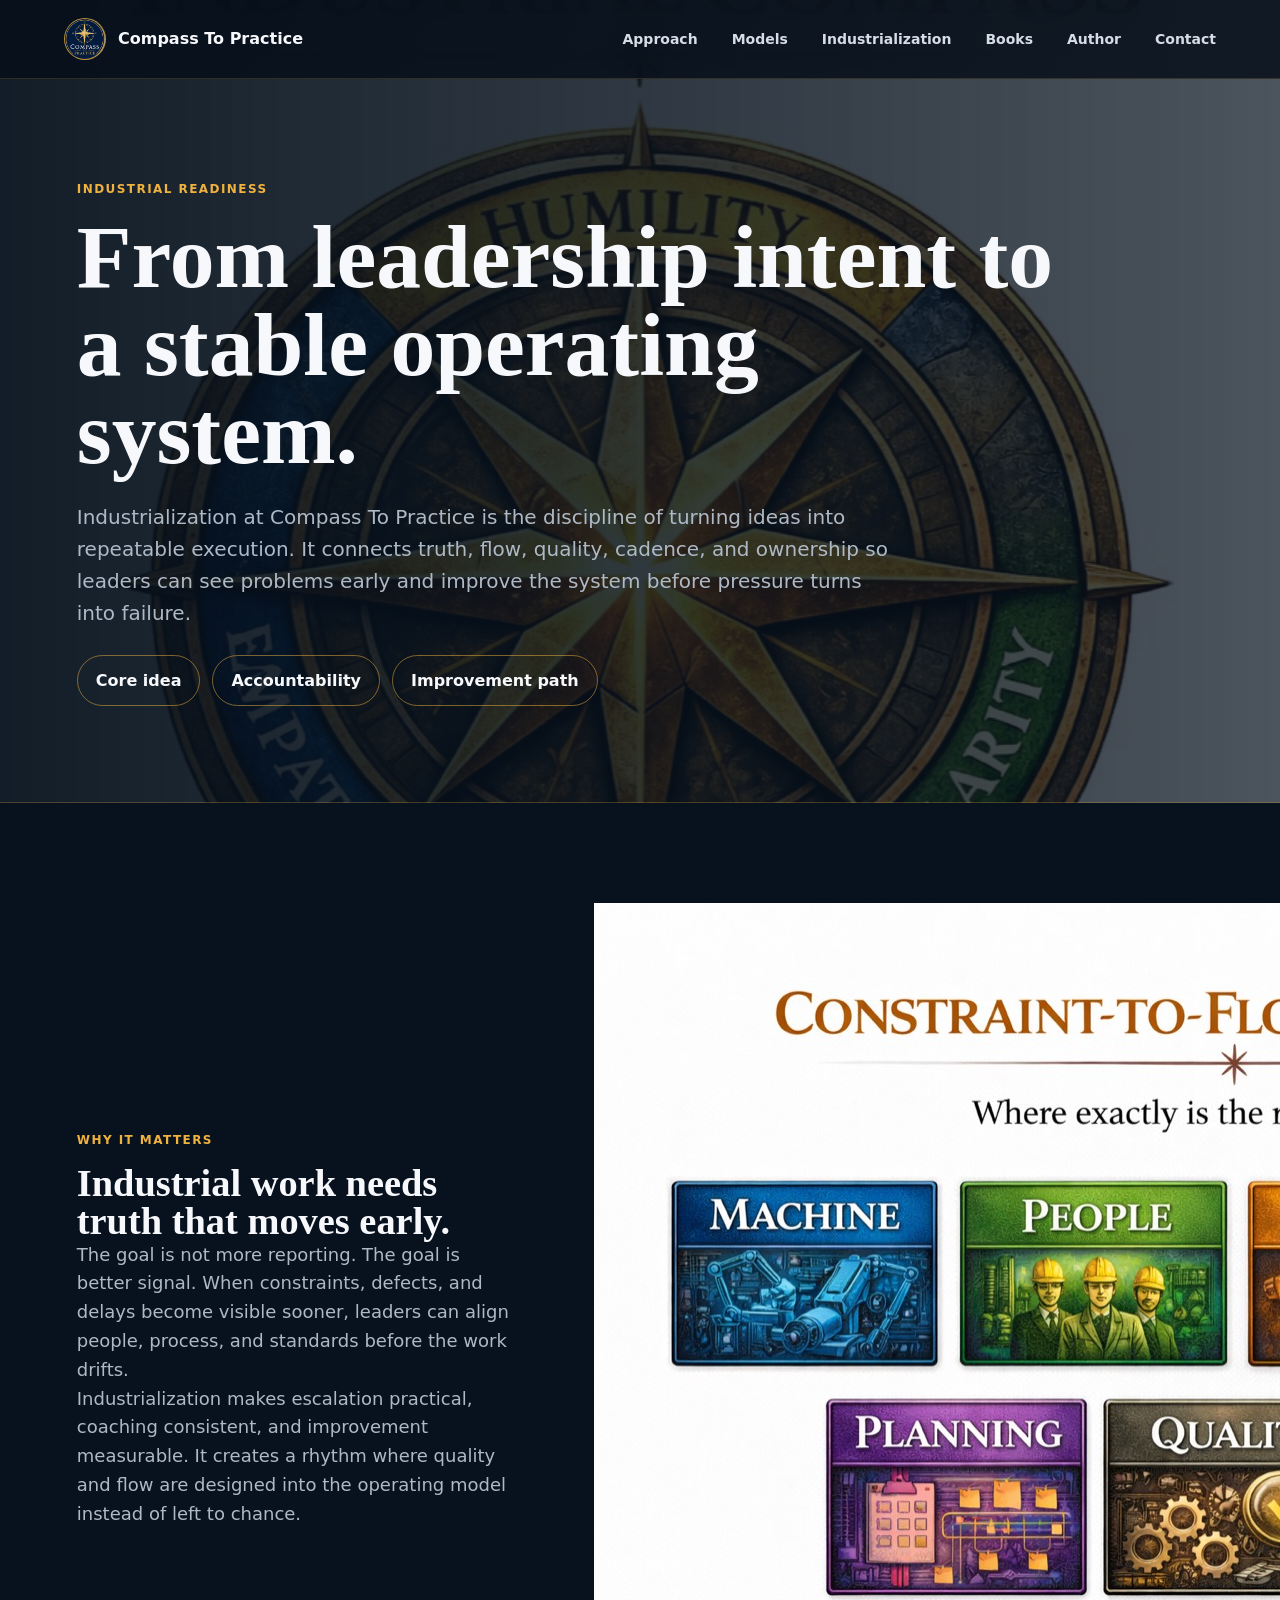
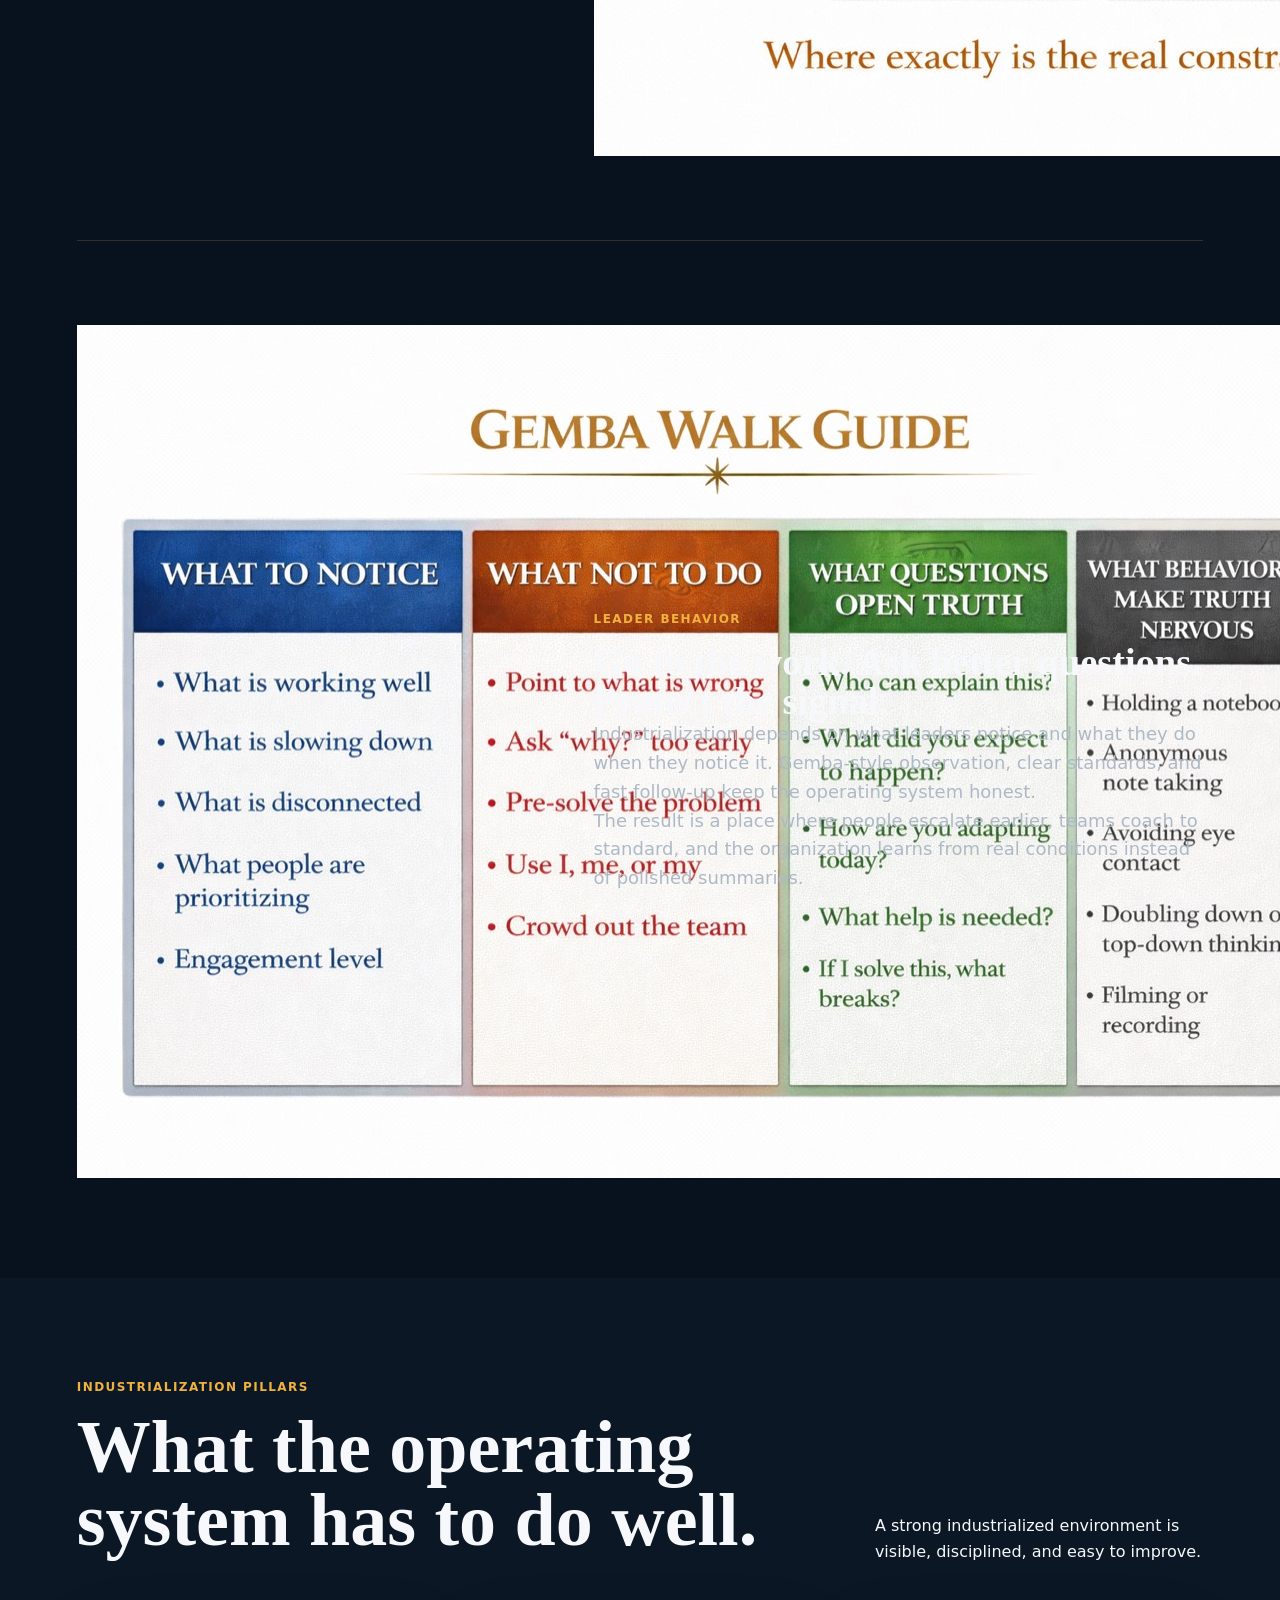
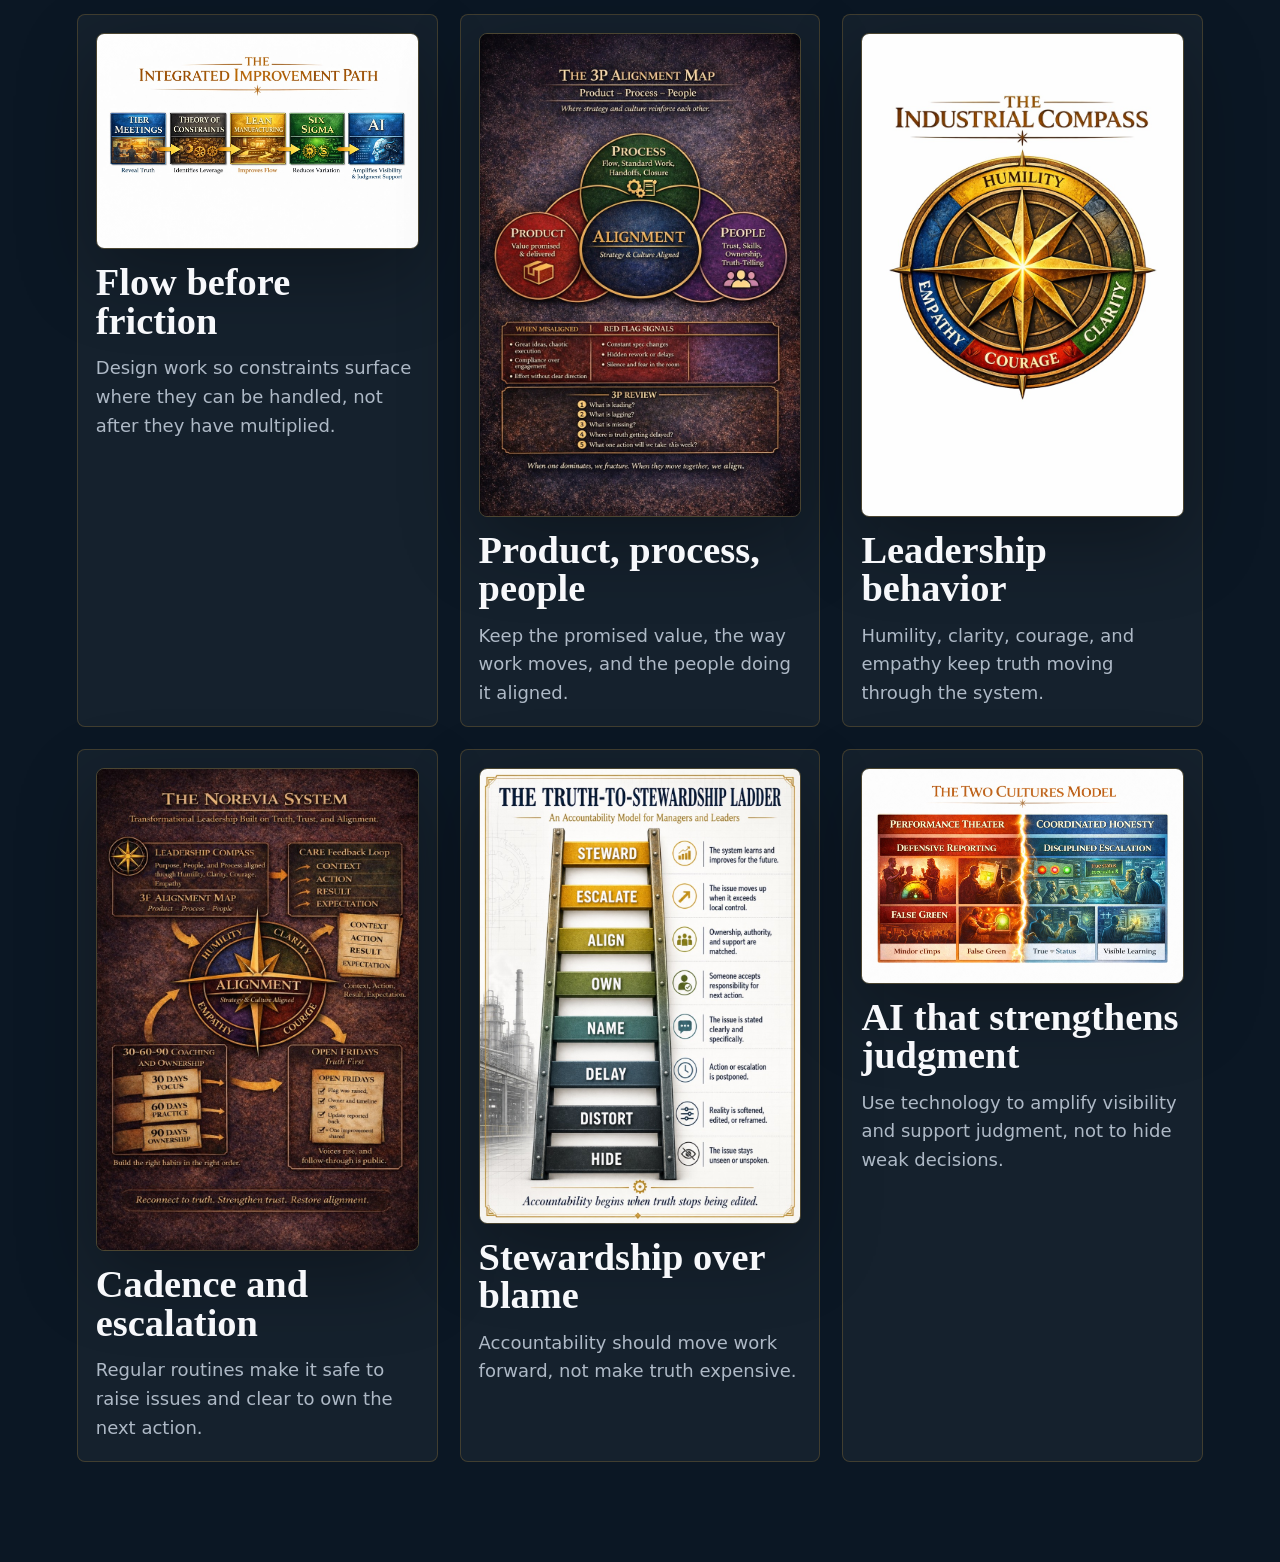
==== industrialization.html @ e6a55f2b "Add industrialization page This file contains the HTML structure and content for the 'Industrializat" ====
<!doctype html>
<html lang="en">
  <head>
    <meta charset="utf-8" />
    <meta name="viewport" content="width=device-width, initial-scale=1" />
    <title>Compass To Practice | Industrialization</title>
    <meta
      name="description"
      content="Compass To Practice industrialization guidance for turning leadership intent into visible flow, disciplined quality, and repeatable operating practice."
    />
    <link rel="stylesheet" href="styles.css" />
    <link rel="stylesheet" href="models.css" />
    <style>
      .industrial-hero {
        padding: clamp(120px, 16vw, 180px) clamp(20px, 6vw, 84px) clamp(56px, 8vw, 96px);
        background:
          linear-gradient(90deg, rgba(6, 17, 29, 0.95), rgba(6, 17, 29, 0.72)),
          url("assets/model-industrial-compass.jpg") center 32% / cover;
        border-bottom: 1px solid var(--line);
      }
      .industrial-hero h1 { max-width: 980px; margin-bottom: 24px; font-size: clamp(48px, 7vw, 96px); }
      .industrial-hero p:not(.eyebrow) { max-width: 820px; color: var(--muted); font-size: 20px; }
      .industrial-section { padding: clamp(56px, 8vw, 100px) clamp(20px, 6vw, 84px); background: #08121f; }
      .industrial-section.alt { background: #0b1724; }
      .industrial-grid { display: grid; grid-template-columns: repeat(3, minmax(0, 1fr)); gap: 22px; }
      .industrial-card { display: flex; flex-direction: column; gap: 14px; padding: 18px; background: rgba(255, 255, 255, 0.045); border: 1px solid rgba(240, 178, 63, 0.2); border-radius: 8px; }
      .industrial-card img { display: block; width: 100%; border: 1px solid var(--line); border-radius: 8px; box-shadow: var(--shadow); }
      .industrial-card h2, .industrial-feature h2 { margin: 0; font-family: Georgia, "Times New Roman", serif; font-size: clamp(28px, 3vw, 44px); line-height: 1; }
      .industrial-card p, .industrial-feature p:not(.eyebrow) { margin: 0; color: var(--muted); font-size: 18px; }
      .industrial-feature { display: grid; grid-template-columns: minmax(280px, 440px) minmax(0, 1fr); gap: clamp(28px, 6vw, 78px); align-items: center; }
      .industrial-feature + .industrial-feature { margin-top: clamp(42px, 7vw, 84px); padding-top: clamp(42px, 7vw, 84px); border-top: 1px solid rgba(240, 178, 63, 0.18); }
      .industrial-links { display: flex; flex-wrap: wrap; gap: 12px; margin-top: 26px; }
      .industrial-links a { display: inline-flex; align-items: center; justify-content: center; padding: 12px 18px; border: 1px solid rgba(240, 178, 63, 0.5); border-radius: 999px; color: var(--text); text-decoration: none; font-weight: 700; }
      @media (max-width: 980px) { .industrial-grid, .industrial-feature { grid-template-columns: 1fr; } }
    </style>
  </head>
  <body>
    <header class="site-header" aria-label="Primary navigation">
      <a class="brand" href="index.html" aria-label="Compass To Practice home">
        <img class="brand-mark" src="assets/compass-badge-logo.jpg" alt="" width="1130" height="1130" aria-hidden="true" />
        <span>Compass To Practice</span>
      </a>
      <nav class="nav-links" aria-label="Site sections">
        <a href="index.html#approach">Approach</a>
        <a href="models.html">Models</a>
        <a href="industrialization.html" aria-current="page">Industrialization</a>
        <a href="index.html#books">Books</a>
        <a href="index.html#author">Author</a>
        <a href="index.html#contact">Contact</a>
      </nav>
    </header>

    <main>
      <section class="industrial-hero">
        <p class="eyebrow">Industrial readiness</p>
        <h1>From leadership intent to a stable operating system.</h1>
        <p>
          Industrialization at Compass To Practice is the discipline of turning ideas into repeatable execution. It connects truth, flow, quality, cadence, and ownership so leaders can see problems early and improve the system before pressure turns into failure.
        </p>
        <div class="industrial-links" aria-label="Industrialization related models">
          <a href="models.html#transformational-business">Core idea</a>
          <a href="models.html#truth-to-stewardship">Accountability</a>
          <a href="models.html#integrated-improvement">Improvement path</a>
        </div>
      </section>

      <section class="industrial-section">
        <div class="industrial-feature">
          <article>
            <p class="eyebrow">Why it matters</p>
            <h2>Industrial work needs truth that moves early.</h2>
            <p>
              The goal is not more reporting. The goal is better signal. When constraints, defects, and delays become visible sooner, leaders can align people, process, and standards before the work drifts.
            </p>
            <p>
              Industrialization makes escalation practical, coaching consistent, and improvement measurable. It creates a rhythm where quality and flow are designed into the operating model instead of left to chance.
            </p>
          </article>
          <img src="assets/model-constraint-flow-diagnostic.jpg" alt="Constraint to Flow Diagnostic model" />
        </div>

        <div class="industrial-feature">
          <img src="assets/model-gemba-walk-guide.jpg" alt="Gemba Walk Guide model" />
          <article>
            <p class="eyebrow">Leader behavior</p>
            <h2>Go to the work. Ask better questions. Protect the signal.</h2>
            <p>
              Industrialization depends on what leaders notice and what they do when they notice it. Gemba-style observation, clear standards, and fast follow-up keep the operating system honest.
            </p>
            <p>
              The result is a place where people escalate earlier, teams coach to standard, and the organization learns from real conditions instead of polished summaries.
            </p>
          </article>
        </div>
      </section>

      <section class="industrial-section alt">
        <div class="section-heading">
          <div>
            <p class="eyebrow">Industrialization pillars</p>
            <h2>What the operating system has to do well.</h2>
          </div>
          <p>
            A strong industrialized environment is visible, disciplined, and easy to improve.
          </p>
        </div>
        <div class="industrial-grid" aria-label="Industrialization pillars">
          <article class="industrial-card">
            <img src="assets/model-integrated-improvement-path.jpg" alt="Integrated Improvement Path" />
            <h2>Flow before friction</h2>
            <p>Design work so constraints surface where they can be handled, not after they have multiplied.</p>
          </article>
          <article class="industrial-card">
            <img src="assets/model-3p-alignment-map.jpg" alt="3P Alignment Map" />
            <h2>Product, process, people</h2>
            <p>Keep the promised value, the way work moves, and the people doing it aligned.</p>
          </article>
          <article class="industrial-card">
            <img src="assets/model-industrial-compass.jpg" alt="Industrial Compass" />
            <h2>Leadership behavior</h2>
            <p>Humility, clarity, courage, and empathy keep truth moving through the system.</p>
          </article>
          <article class="industrial-card">
            <img src="assets/model-norevia-system.jpg" alt="The Norevia System" />
            <h2>Cadence and escalation</h2>
            <p>Regular routines make it safe to raise issues and clear to own the next action.</p>
          </article>
          <article class="industrial-card">
            <img src="assets/model-truth-to-stewardship-leader.jpg" alt="Truth to Stewardship Ladder" />
            <h2>Stewardship over blame</h2>
            <p>Accountability should move work forward, not make truth expensive.</p>
          </article>
          <article class="industrial-card">
            <img src="assets/model-two-cultures.jpg" alt="Two Cultures Model" />
            <h2>AI that strengthens judgment</h2>
            <p>Use technology to amplify visibility and support judgment, not to hide weak decisions.</p>
          </article>
        </div>
      </section>
    </main>
  </body>
</html>
---- styles.css ----
:root {
  --ink: #f7f8fb;
  --muted: #aeb9c6;
  --paper: #06111d;
  --cream: #101f2d;
  --steel: #1c3448;
  --navy: #071522;
  --gold: #f0b23f;
  --gold-dark: #c98722;
  --line: rgba(240, 178, 63, 0.25);
  --shadow: 0 24px 80px rgba(0, 0, 0, 0.32);
}

* {
  box-sizing: border-box;
}

html {
  scroll-behavior: smooth;
  scroll-padding-top: 88px;
}

body {
  margin: 0;
  color: var(--ink);
  background: var(--paper);
  font-family: Inter, ui-sans-serif, system-ui, -apple-system, BlinkMacSystemFont, "Segoe UI", sans-serif;
  line-height: 1.6;
}

a {
  color: inherit;
  text-decoration: none;
}

.site-header {
  position: fixed;
  z-index: 20;
  top: 0;
  left: 0;
  right: 0;
  display: flex;
  align-items: center;
  justify-content: space-between;
  gap: 24px;
  padding: 18px clamp(20px, 5vw, 64px);
  background: rgba(5, 14, 25, 0.82);
  border-bottom: 1px solid rgba(240, 178, 63, 0.18);
  backdrop-filter: blur(18px);
}

.brand,
.nav-links {
  display: flex;
  align-items: center;
}

.brand {
  gap: 12px;
  font-weight: 800;
  letter-spacing: 0;
}

.brand-mark {
  display: block;
  width: 42px;
  height: 42px;
  object-fit: cover;
  object-position: center;
  background: #071522;
  border: 1px solid rgba(240, 178, 63, 0.78);
  border-radius: 50%;
}

.nav-links {
  gap: clamp(16px, 3vw, 34px);
  color: #d7dde6;
  font-size: 14px;
  font-weight: 700;
}

.nav-links a:hover {
  color: var(--gold);
}

.hero {
  padding-top: 74px;
  background: #02060c;
}

.hero picture {
  display: block;
  padding: 0;
}

.hero-image {
  width: 100%;
  height: auto;
  display: block;
}

.hero-panel {
  padding: clamp(28px, 5vw, 54px) clamp(20px, 6vw, 84px);
  background: linear-gradient(90deg, #06111d, #10273a);
  border-top: 1px solid var(--line);
  border-bottom: 1px solid var(--line);
}

.hero-content {
  width: min(980px, 100%);
}

.eyebrow {
  margin: 0 0 14px;
  color: var(--gold);
  font-size: 12px;
  font-weight: 800;
  letter-spacing: 0.12em;
  text-transform: uppercase;
}

h1,
h2,
h3,
p {
  margin-top: 0;
}

h1,
h2 {
  font-family: Georgia, "Times New Roman", serif;
  line-height: 0.98;
}

h1 {
  max-width: 11ch;
  margin-bottom: 24px;
  font-size: clamp(58px, 10vw, 132px);
  letter-spacing: 0;
}

.sr-only {
  position: absolute;
  width: 1px;
  height: 1px;
  padding: 0;
  margin: -1px;
  overflow: hidden;
  clip: rect(0, 0, 0, 0);
  white-space: nowrap;
  border: 0;
}

h2 {
  font-size: clamp(36px, 6vw, 74px);
  letter-spacing: 0;
}

h3 {
  margin-bottom: 10px;
  font-size: 20px;
  line-height: 1.25;
}

.hero-copy {
  max-width: 620px;
  margin-bottom: 32px;
  color: #eef3f7;
  font-size: clamp(18px, 2vw, 23px);
}

.hero-actions,
.contact-band {
  display: flex;
  align-items: center;
  gap: 14px;
  flex-wrap: wrap;
}

.button {
  display: inline-flex;
  min-height: 48px;
  align-items: center;
  justify-content: center;
  padding: 13px 20px;
  border-radius: 999px;
  font-size: 15px;
  font-weight: 800;
  transition: transform 160ms ease, background 160ms ease, color 160ms ease;
}

.button:hover {
  transform: translateY(-2px);
}

.button.primary {
  color: #06111d;
  background: var(--gold);
}

.header-contact {
  flex: 0 0 auto;
  white-space: nowrap;
  min-height: 42px;
  padding: 10px 16px;
  font-size: 14px;
}

.button.secondary {
  color: var(--ink);
  background: rgba(255, 255, 255, 0.1);
  border: 1px solid rgba(255, 255, 255, 0.22);
}

.intro {
  display: grid;
  grid-template-columns: repeat(4, 1fr);
  gap: 1px;
  background: rgba(240, 178, 63, 0.2);
  border-top: 1px solid var(--line);
  border-bottom: 1px solid var(--line);
}

.intro > div {
  min-height: 150px;
  padding: clamp(26px, 5vw, 52px);
  background: #0b1a29;
}

.metric {
  display: block;
  margin-bottom: 34px;
  color: var(--gold);
  font-size: 13px;
  font-weight: 800;
}

.intro h2 {
  margin-bottom: 0;
  font-family: Inter, ui-sans-serif, system-ui, sans-serif;
  font-size: clamp(22px, 2vw, 30px);
  line-height: 1.1;
}

.compass-strip > div {
  display: flex;
  min-height: 132px;
  flex-direction: column;
  justify-content: center;
}

.intro p,
.section-copy p,
.author-copy p,
.feature-copy p,
.contact-band p,
.site-footer {
  color: var(--muted);
}

.section {
  padding: clamp(72px, 11vw, 140px) clamp(20px, 6vw, 84px);
}

.split {
  display: grid;
  grid-template-columns: minmax(0, 0.95fr) minmax(320px, 0.75fr);
  gap: clamp(42px, 8vw, 100px);
  align-items: start;
}

.section-copy {
  position: sticky;
  top: 120px;
}

.section-copy h2,
.section-heading h2,
.contact-band h2 {
  margin-bottom: 24px;
}

.section-copy p,
.contact-band p {
  max-width: 650px;
  font-size: 18px;
}

.process-list {
  display: grid;
  gap: 18px;
}

.process-list article,
.program-card {
  padding: 30px;
  background: linear-gradient(145deg, #0c1e2e, #071522);
  border: 1px solid var(--line);
  border-radius: 8px;
  box-shadow: 0 12px 36px rgba(0, 0, 0, 0.18);
}

.process-list .alignment-card {
  background: linear-gradient(145deg, rgba(240, 178, 63, 0.18), rgba(16, 31, 45, 0.98));
  border-color: rgba(240, 178, 63, 0.42);
}

.process-list span {
  display: inline-flex;
  margin-bottom: 24px;
  color: var(--gold);
  font-size: 13px;
  font-weight: 800;
  text-transform: uppercase;
}

.author {
  display: grid;
  grid-template-columns: minmax(110px, 150px) minmax(0, 820px);
  gap: clamp(24px, 5vw, 64px);
  align-items: center;
  background: #08121f;
  border-top: 1px solid var(--line);
}

.author-photo {
  width: 112px;
  aspect-ratio: 1;
  margin: 0;
  justify-self: center;
  overflow: hidden;
  background: #071522;
  border: 2px solid rgba(240, 178, 63, 0.65);
  border-radius: 50%;
  box-shadow: var(--shadow);
}

.author-photo img {
  display: block;
  width: 100%;
  height: 100%;
  object-fit: cover;
}

.author-copy h2 {
  margin-bottom: 24px;
}

.author-copy p {
  max-width: 760px;
  font-size: 18px;
}

.disclaimer {
  padding: 0 clamp(20px, 6vw, 84px) clamp(72px, 10vw, 120px);
  background: #08121f;
}

.disclaimer-inner {
  max-width: 980px;
  padding: clamp(26px, 4vw, 42px);
  background: rgba(255, 255, 255, 0.045);
  border: 1px solid var(--line);
  border-radius: 8px;
}

.disclaimer h2 {
  margin-bottom: 20px;
  font-size: clamp(30px, 4vw, 52px);
}

.disclaimer p:not(.eyebrow) {
  max-width: 850px;
  color: var(--muted);
  font-size: 17px;
}

.books {
  background: #071522;
}

.books .section-heading > p {
  max-width: 420px;
  color: var(--muted);
  font-size: 17px;
}

.book-grid {
  display: grid;
  grid-template-columns: repeat(2, minmax(0, 1fr));
  gap: 16px;
}

.book-card {
  display: flex;
  min-height: 320px;
  flex-direction: column;
  justify-content: space-between;
  padding: clamp(24px, 4vw, 34px);
  background: linear-gradient(145deg, #0c1e2e, #071522);
  border: 1px solid rgba(240, 178, 63, 0.22);
  border-radius: 8px;
  box-shadow: 0 12px 36px rgba(0, 0, 0, 0.18);
}

.book-card.featured-book {
  background: linear-gradient(145deg, rgba(240, 178, 63, 0.2), #0c1e2e);
  border-color: rgba(240, 178, 63, 0.5);
}

.book-status {
  margin-bottom: 28px;
  color: var(--gold);
  font-size: 12px;
  font-weight: 900;
  letter-spacing: 0.08em;
  text-transform: uppercase;
}

.book-card h3 {
  max-width: 18ch;
  margin-bottom: 28px;
  font-family: Georgia, "Times New Roman", serif;
  font-size: clamp(28px, 4vw, 46px);
  line-height: 1.02;
}

.book-card p:not(.book-status) {
  margin-bottom: 0;
  color: var(--muted);
  font-size: 17px;
}

.programs {
  background: #0b1724;
}

.section-heading {
  display: grid;
  grid-template-columns: minmax(0, 0.7fr) minmax(240px, 0.3fr);
  gap: 32px;
  align-items: end;
  margin-bottom: 34px;
}

.section-heading h2 {
  max-width: 860px;
}

.feature {
  display: grid;
  grid-template-columns: minmax(260px, 430px) minmax(0, 1fr);
  gap: clamp(28px, 6vw, 72px);
  align-items: center;
}

.feature img {
  width: 100%;
  border: 1px solid var(--line);
  border-radius: 8px;
  box-shadow: var(--shadow);
}

.feature-copy h3 {
  max-width: 12ch;
  margin-bottom: 22px;
  font-family: Georgia, "Times New Roman", serif;
  font-size: clamp(36px, 5vw, 68px);
  line-height: 1;
}

.episode-list {
  display: grid;
  grid-template-columns: repeat(3, minmax(0, 1fr));
  gap: 14px;
  margin-top: clamp(34px, 6vw, 70px);
}

.episode-card {
  display: grid;
  min-height: 128px;
  align-content: space-between;
  padding: 22px;
  background: linear-gradient(145deg, #0c1e2e, #071522);
  border: 1px solid rgba(240, 178, 63, 0.2);
  border-radius: 8px;
}

.episode-card span {
  color: var(--gold);
  font-size: 13px;
  font-weight: 900;
}

.episode-card h3 {
  margin: 26px 0 0;
  font-size: 19px;
}

.episode-actions {
  display: flex;
  flex-wrap: wrap;
  gap: 8px;
  margin-top: 22px;
}

.episode-actions a {
  display: inline-flex;
  min-height: 36px;
  align-items: center;
  justify-content: center;
  padding: 8px 12px;
  color: #06111d;
  background: var(--gold);
  border: 1px solid var(--gold);
  border-radius: 999px;
  font-size: 13px;
  font-weight: 900;
}

.episode-actions a.secondary-link {
  color: var(--ink);
  background: transparent;
  border-color: rgba(240, 178, 63, 0.44);
}

.episode-actions a:hover {
  transform: translateY(-1px);
}

.episode-card.start-here {
  background: linear-gradient(145deg, rgba(240, 178, 63, 0.2), #0c1e2e);
  border-color: rgba(240, 178, 63, 0.48);
}

.contact-band {
  justify-content: space-between;
  color: var(--ink);
  background: #030912;
}

.contact-band > div:first-child {
  flex: 1 1 420px;
}

.contact-band .eyebrow,
.contact-band p {
  color: #f0c17f;
}

.contact-band h2 {
  color: var(--ink);
}

.contact-band .button.primary {
  color: #06111d;
  background: var(--gold);
}

.social-links,
.footer-links {
  display: flex;
  flex-wrap: wrap;
  align-items: center;
  gap: 10px;
}

.social-links a,
.footer-links a {
  display: inline-flex;
  min-height: 42px;
  align-items: center;
  justify-content: center;
  padding: 10px 14px;
  color: var(--ink);
  border: 1px solid rgba(240, 178, 63, 0.32);
  border-radius: 999px;
  font-size: 14px;
  font-weight: 800;
}

.social-links a:hover,
.footer-links a:hover {
  color: #06111d;
  background: var(--gold);
}

.site-footer {
  display: flex;
  align-items: center;
  justify-content: space-between;
  gap: 24px;
  padding: 28px clamp(20px, 6vw, 84px);
  background: #02060c;
  font-size: 14px;
}

.site-footer p {
  margin: 0;
}

.site-footer .music-note {
  margin-top: 6px;
  color: #8f9cac;
  font-size: 13px;
}

.site-footer .presented-note {
  margin-top: 6px;
  color: #6f7b89;
  font-size: 12px;
}

.site-footer .music-note a {
  color: var(--gold);
  font-weight: 800;
  text-decoration: none;
}

.site-footer .music-note a:hover {
  text-decoration: underline;
}

@media (max-width: 860px) {
  .site-header {
    position: fixed;
  }

  .nav-links {
    display: none;
  }

  .hero {
    padding-top: 70px;
  }

  h1 {
    font-size: clamp(54px, 18vw, 84px);
  }

  .intro,
  .split,
  .author,
  .section-heading,
  .feature,
  .book-grid,
  .episode-list {
    grid-template-columns: 1fr;
  }

  .author-photo {
    width: 92px;
    justify-self: start;
  }

  .section-copy {
    position: static;
  }

  .intro > div,
  .program-card {
    min-height: auto;
  }

  .contact-band {
    align-items: flex-start;
  }

  .site-footer {
    flex-direction: column;
  }
}

@media (max-width: 520px) {
  .brand {
    font-size: 14px;
  }

  .brand-mark {
    width: 38px;
    height: 38px;
  }

  .hero {
    padding-top: 100px;
  }


  .hero-actions,
  .hero-actions .button,
  .contact-band .button,
  .social-links,
  .social-links a,
  .episode-actions,
  .episode-actions a {
    width: 100%;
  }

  .button {
    padding-inline: 16px;
  }

  .header-contact {
    padding: 10px 14px;
    font-size: 13px;
  }
}
---- models.css ----
.models-hero {
  padding: clamp(120px, 16vw, 180px) clamp(20px, 6vw, 84px) clamp(56px, 8vw, 96px);
  background:
    linear-gradient(90deg, rgba(6, 17, 29, 0.95), rgba(6, 17, 29, 0.72)),
    url("assets/model-transformational-business.jpg") center 35% / cover;
  border-bottom: 1px solid var(--line);
}

.models-hero h1 {
  max-width: 980px;
  margin-bottom: 24px;
  font-size: clamp(48px, 7vw, 96px);
}

.models-hero p:not(.eyebrow) {
  max-width: 760px;
  color: var(--muted);
  font-size: 20px;
}

.model-feature,
.model-grid {
  padding: clamp(56px, 8vw, 100px) clamp(20px, 6vw, 84px);
}

.model-feature {
  background: #08121f;
}

.model-feature article {
  display: grid;
  grid-template-columns: minmax(260px, 420px) minmax(0, 1fr);
  gap: clamp(28px, 6vw, 78px);
  align-items: center;
}

.model-feature article + article {
  margin-top: clamp(42px, 7vw, 84px);
  padding-top: clamp(42px, 7vw, 84px);
  border-top: 1px solid rgba(240, 178, 63, 0.18);
}

.model-feature img,
.model-card img {
  display: block;
  width: 100%;
  border: 1px solid var(--line);
  border-radius: 8px;
  box-shadow: var(--shadow);
}

.model-feature h2 {
  margin-bottom: 22px;
}

.model-feature p:not(.eyebrow),
.model-card p {
  color: var(--muted);
  font-size: 18px;
}

.model-grid {
  display: grid;
  grid-template-columns: repeat(3, minmax(0, 1fr));
  gap: 22px;
  background: #0b1724;
}

.model-card {
  display: flex;
  min-height: 100%;
  flex-direction: column;
  gap: 16px;
  padding: 18px;
  background: rgba(255, 255, 255, 0.045);
  border: 1px solid rgba(240, 178, 63, 0.2);
  border-radius: 8px;
}

.model-card.wide {
  grid-column: span 2;
}

.model-card h2 {
  margin: 6px 0 0;
  font-family: Georgia, "Times New Roman", serif;
  font-size: clamp(28px, 3vw, 44px);
  line-height: 1;
}

.model-card p {
  margin-bottom: 0;
}

@media (max-width: 980px) {
  .model-grid,
  .model-feature article {
    grid-template-columns: 1fr;
  }

  .model-card.wide {
    grid-column: auto;
  }
}
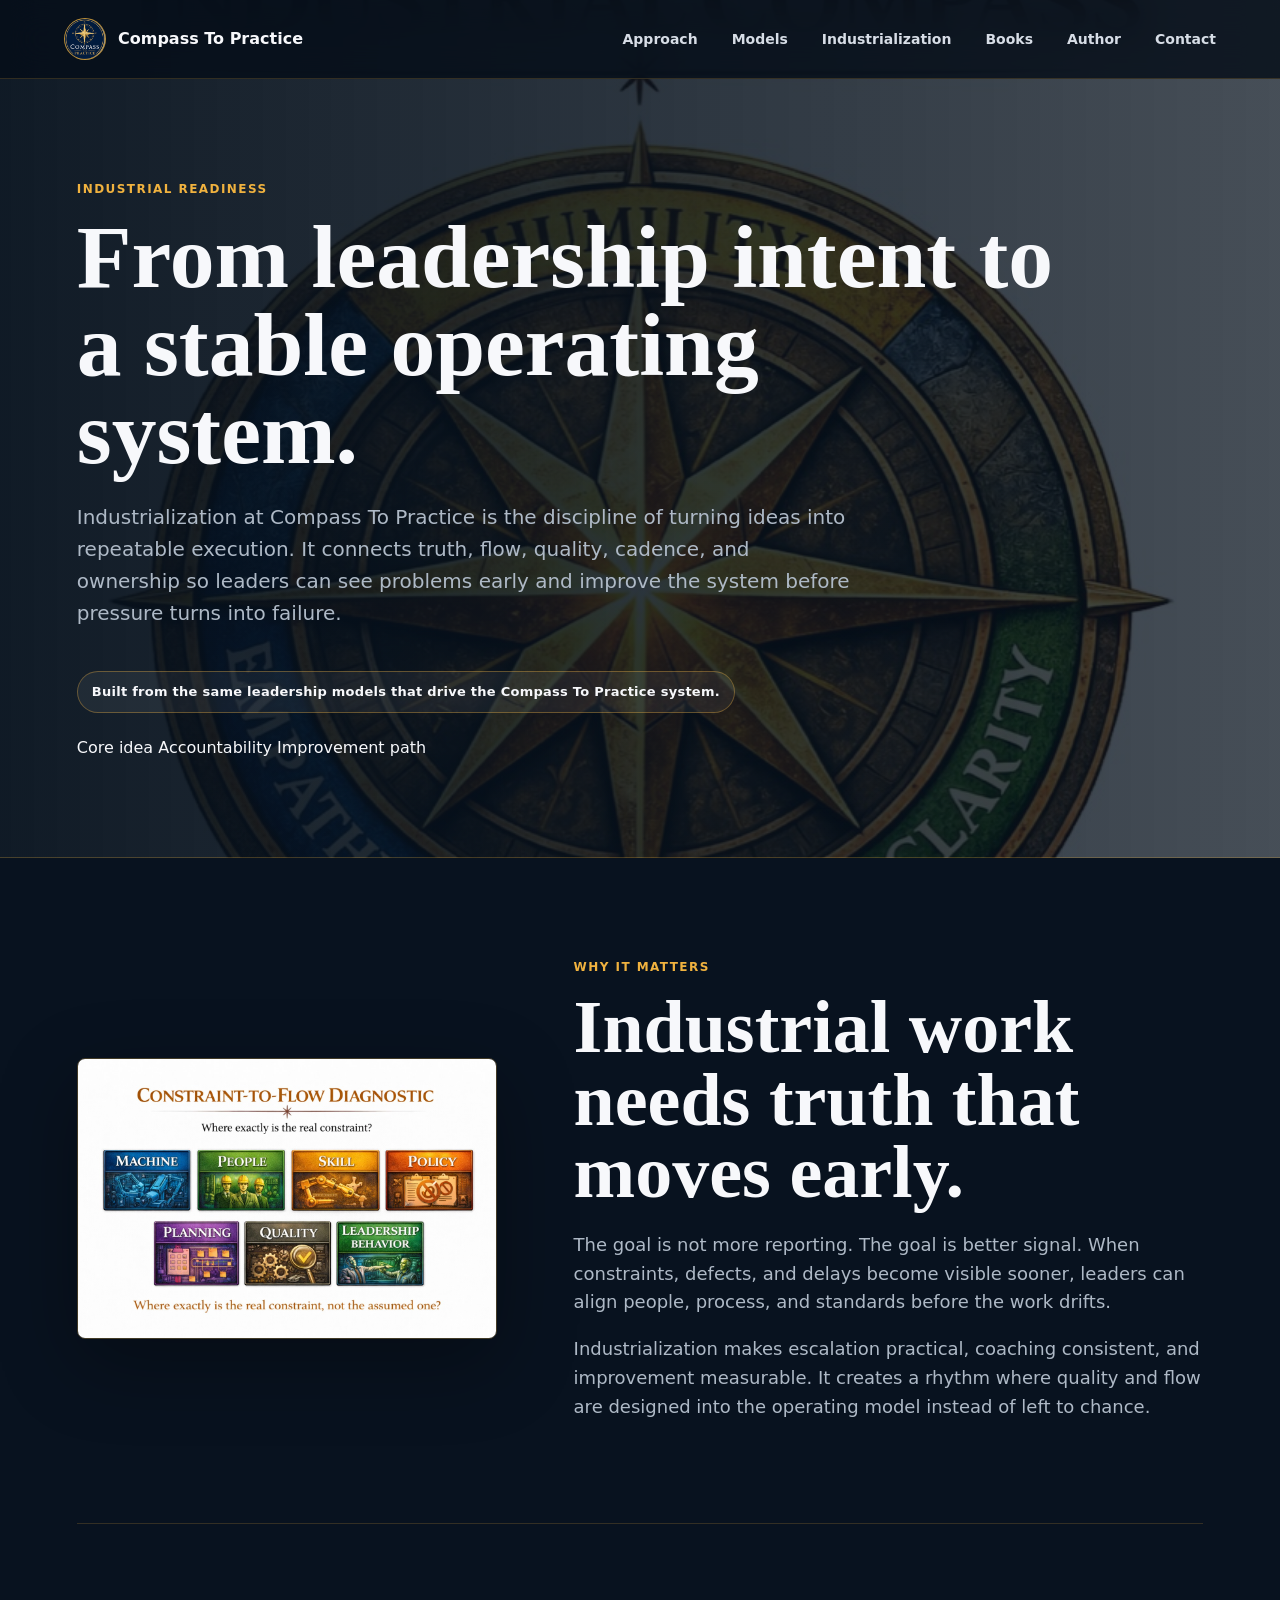
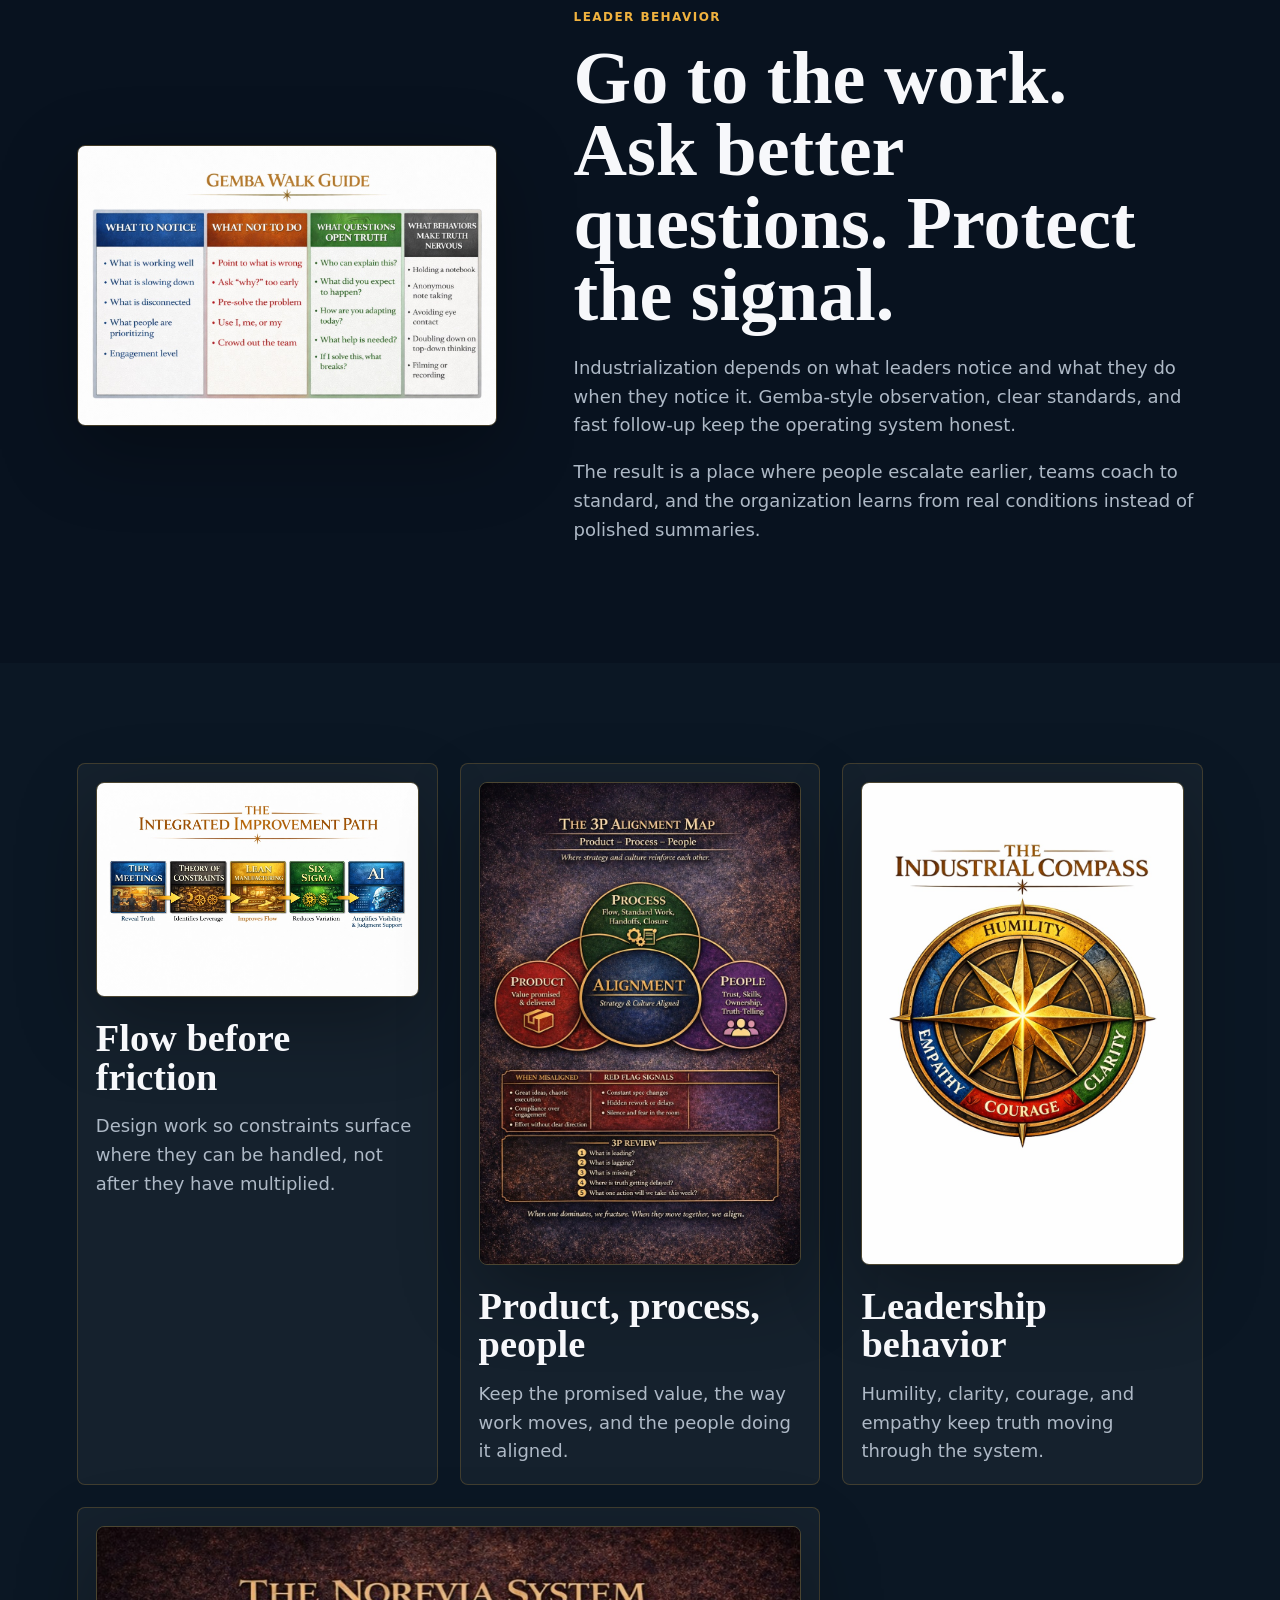
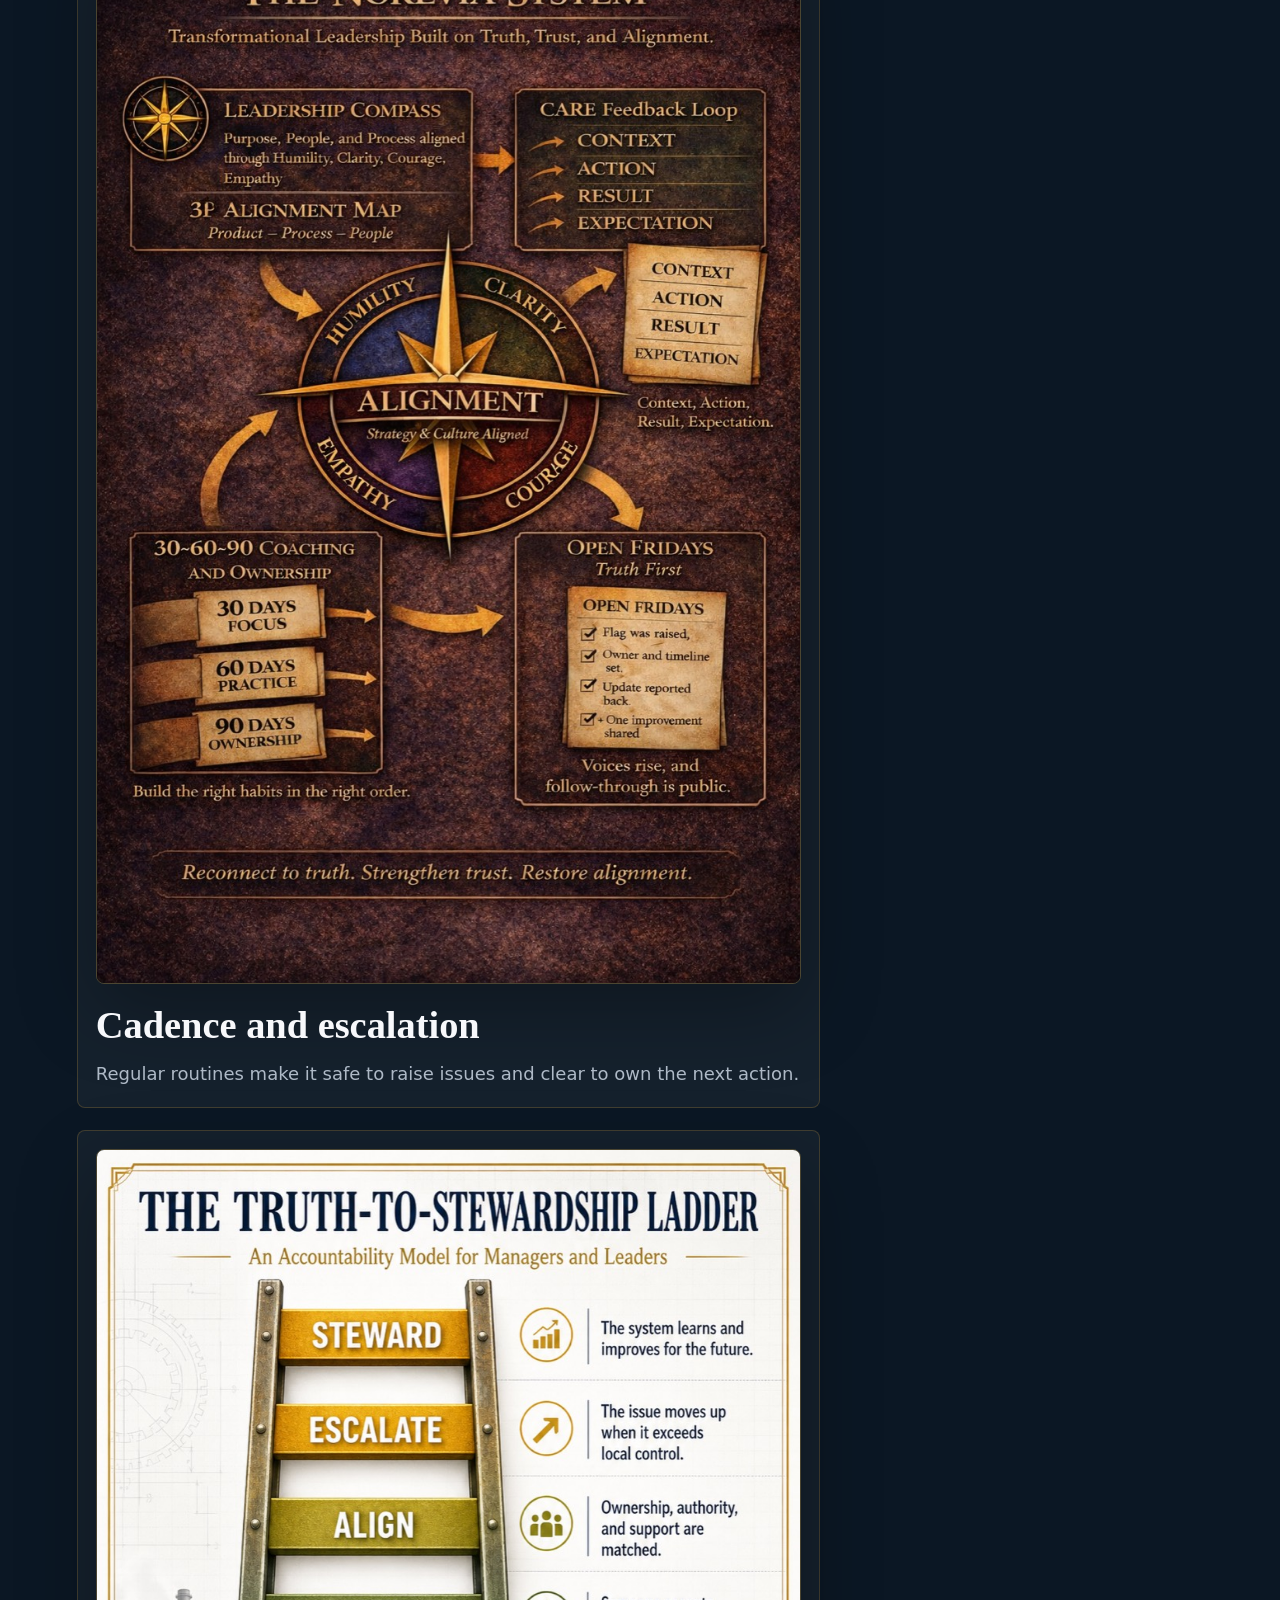
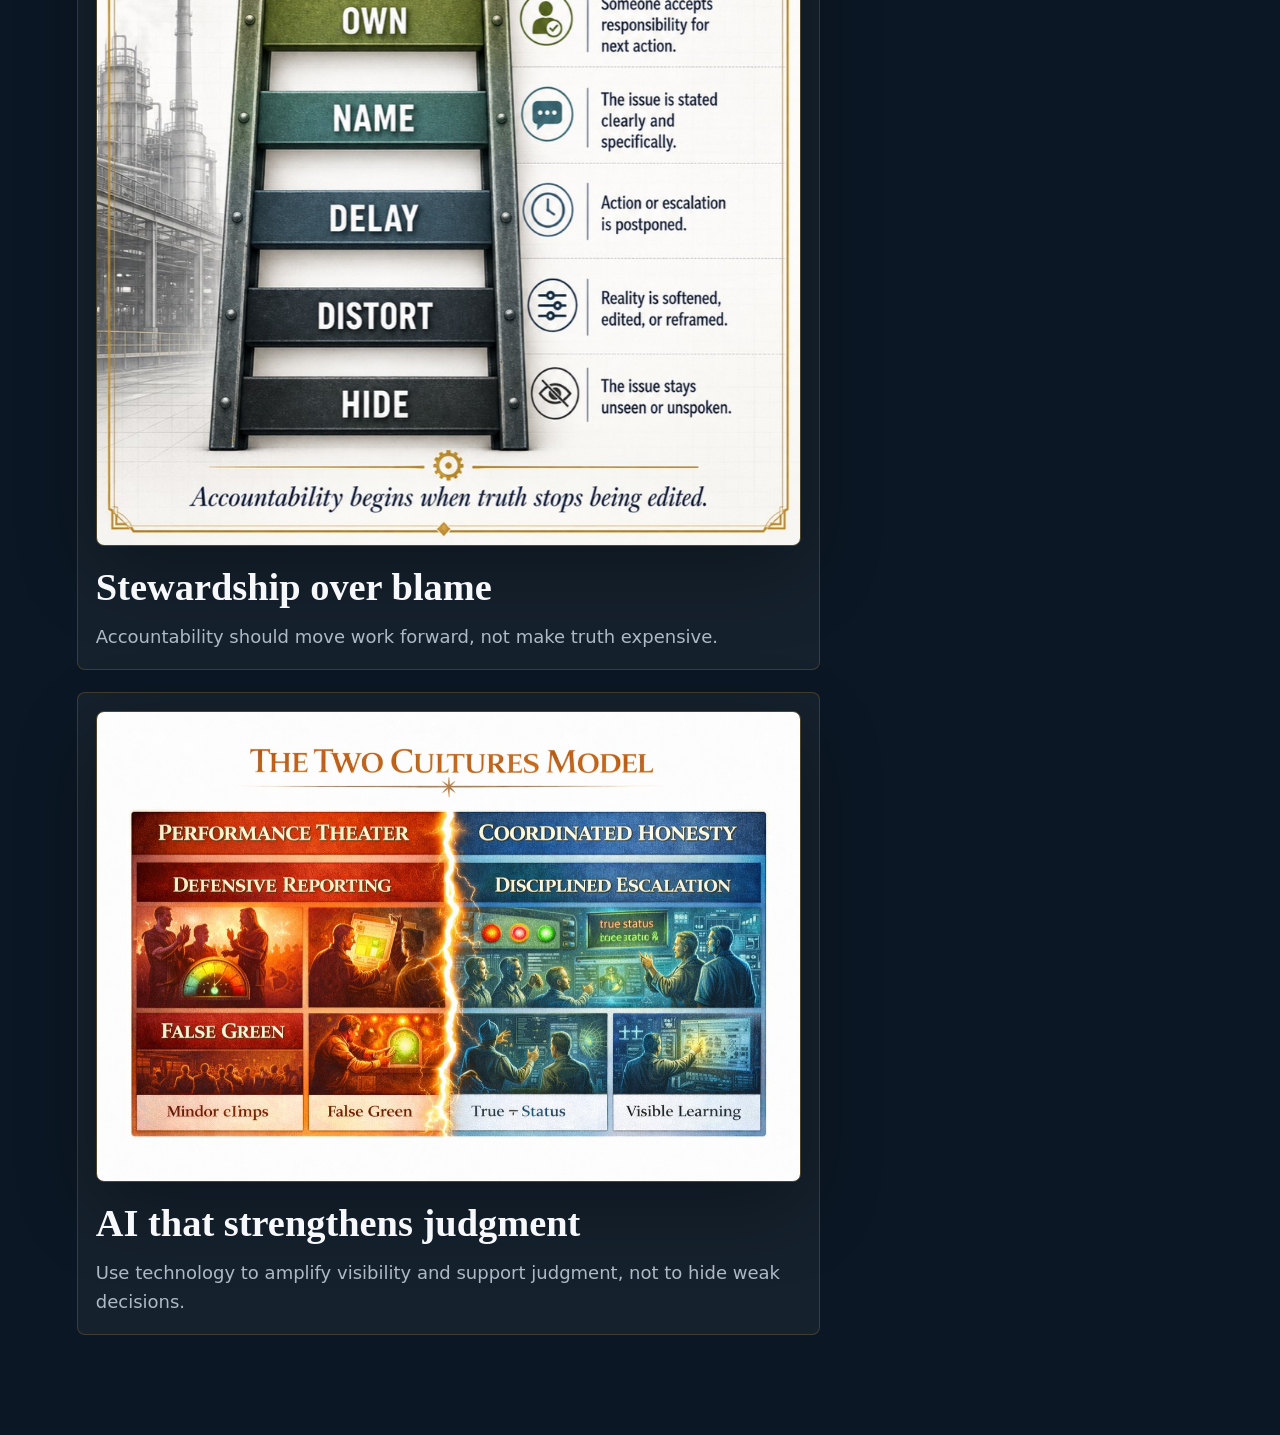
==== commit 4e4aa982: "Fix industrialization page layout" ====
--- a/industrialization.html
+++ b/industrialization.html
@@ -12,32 +12,58 @@
     <link rel="stylesheet" href="models.css" />
     <style>
       .industrial-hero {
-        padding: clamp(120px, 16vw, 180px) clamp(20px, 6vw, 84px) clamp(56px, 8vw, 96px);
         background:
-          linear-gradient(90deg, rgba(6, 17, 29, 0.95), rgba(6, 17, 29, 0.72)),
+          linear-gradient(90deg, rgba(6, 17, 29, 0.96), rgba(6, 17, 29, 0.74)),
           url("assets/model-industrial-compass.jpg") center 32% / cover;
-        border-bottom: 1px solid var(--line);
       }
-      .industrial-hero h1 { max-width: 980px; margin-bottom: 24px; font-size: clamp(48px, 7vw, 96px); }
-      .industrial-hero p:not(.eyebrow) { max-width: 820px; color: var(--muted); font-size: 20px; }
-      .industrial-section { padding: clamp(56px, 8vw, 100px) clamp(20px, 6vw, 84px); background: #08121f; }
-      .industrial-section.alt { background: #0b1724; }
-      .industrial-grid { display: grid; grid-template-columns: repeat(3, minmax(0, 1fr)); gap: 22px; }
-      .industrial-card { display: flex; flex-direction: column; gap: 14px; padding: 18px; background: rgba(255, 255, 255, 0.045); border: 1px solid rgba(240, 178, 63, 0.2); border-radius: 8px; }
-      .industrial-card img { display: block; width: 100%; border: 1px solid var(--line); border-radius: 8px; box-shadow: var(--shadow); }
-      .industrial-card h2, .industrial-feature h2 { margin: 0; font-family: Georgia, "Times New Roman", serif; font-size: clamp(28px, 3vw, 44px); line-height: 1; }
-      .industrial-card p, .industrial-feature p:not(.eyebrow) { margin: 0; color: var(--muted); font-size: 18px; }
-      .industrial-feature { display: grid; grid-template-columns: minmax(280px, 440px) minmax(0, 1fr); gap: clamp(28px, 6vw, 78px); align-items: center; }
-      .industrial-feature + .industrial-feature { margin-top: clamp(42px, 7vw, 84px); padding-top: clamp(42px, 7vw, 84px); border-top: 1px solid rgba(240, 178, 63, 0.18); }
-      .industrial-links { display: flex; flex-wrap: wrap; gap: 12px; margin-top: 26px; }
-      .industrial-links a { display: inline-flex; align-items: center; justify-content: center; padding: 12px 18px; border: 1px solid rgba(240, 178, 63, 0.5); border-radius: 999px; color: var(--text); text-decoration: none; font-weight: 700; }
-      @media (max-width: 980px) { .industrial-grid, .industrial-feature { grid-template-columns: 1fr; } }
+
+      .industrial-hero h1 {
+        max-width: 980px;
+      }
+
+      .industrial-hero p:not(.eyebrow) {
+        max-width: 780px;
+      }
+
+      .industrial-note {
+        display: inline-flex;
+        align-items: center;
+        gap: 10px;
+        margin-top: 22px;
+        padding: 10px 14px;
+        color: var(--ink);
+        border: 1px solid rgba(240, 178, 63, 0.35);
+        border-radius: 999px;
+        background: rgba(255, 255, 255, 0.06);
+        font-size: 13px;
+        font-weight: 800;
+        letter-spacing: 0.02em;
+      }
+
+      .industrial-link-grid {
+        margin-top: 22px;
+      }
+
+      @media (max-width: 860px) {
+        .industrial-hero {
+          background:
+            linear-gradient(180deg, rgba(6, 17, 29, 0.94), rgba(6, 17, 29, 0.78)),
+            url("assets/model-industrial-compass.jpg") center 25% / cover;
+        }
+      }
     </style>
   </head>
   <body>
     <header class="site-header" aria-label="Primary navigation">
       <a class="brand" href="index.html" aria-label="Compass To Practice home">
-        <img class="brand-mark" src="assets/compass-badge-logo.jpg" alt="" width="1130" height="1130" aria-hidden="true" />
+        <img
+          class="brand-mark"
+          src="assets/compass-badge-logo.jpg"
+          alt=""
+          width="1130"
+          height="1130"
+          aria-hidden="true"
+        />
         <span>Compass To Practice</span>
       </a>
       <nav class="nav-links" aria-label="Site sections">
@@ -51,91 +77,95 @@
     </header>
 
     <main>
-      <section class="industrial-hero">
+      <section class="models-hero industrial-hero">
         <p class="eyebrow">Industrial readiness</p>
         <h1>From leadership intent to a stable operating system.</h1>
         <p>
-          Industrialization at Compass To Practice is the discipline of turning ideas into repeatable execution. It connects truth, flow, quality, cadence, and ownership so leaders can see problems early and improve the system before pressure turns into failure.
+          Industrialization at Compass To Practice is the discipline of turning
+          ideas into repeatable execution. It connects truth, flow, quality,
+          cadence, and ownership so leaders can see problems early and improve
+          the system before pressure turns into failure.
         </p>
-        <div class="industrial-links" aria-label="Industrialization related models">
+        <div class="industrial-note">
+          Built from the same leadership models that drive the Compass To Practice system.
+        </div>
+        <div class="industrial-link-grid industrial-links" aria-label="Industrialization related models">
           <a href="models.html#transformational-business">Core idea</a>
           <a href="models.html#truth-to-stewardship">Accountability</a>
           <a href="models.html#integrated-improvement">Improvement path</a>
         </div>
       </section>
 
-      <section class="industrial-section">
-        <div class="industrial-feature">
-          <article>
+      <section class="model-feature">
+        <article>
+          <img src="assets/model-constraint-flow-diagnostic.jpg" alt="Constraint to Flow Diagnostic model" />
+          <div>
             <p class="eyebrow">Why it matters</p>
             <h2>Industrial work needs truth that moves early.</h2>
             <p>
-              The goal is not more reporting. The goal is better signal. When constraints, defects, and delays become visible sooner, leaders can align people, process, and standards before the work drifts.
+              The goal is not more reporting. The goal is better signal. When
+              constraints, defects, and delays become visible sooner, leaders
+              can align people, process, and standards before the work drifts.
             </p>
             <p>
-              Industrialization makes escalation practical, coaching consistent, and improvement measurable. It creates a rhythm where quality and flow are designed into the operating model instead of left to chance.
+              Industrialization makes escalation practical, coaching consistent,
+              and improvement measurable. It creates a rhythm where quality and
+              flow are designed into the operating model instead of left to
+              chance.
             </p>
-          </article>
-          <img src="assets/model-constraint-flow-diagnostic.jpg" alt="Constraint to Flow Diagnostic model" />
-        </div>
+          </div>
+        </article>
 
-        <div class="industrial-feature">
+        <article>
           <img src="assets/model-gemba-walk-guide.jpg" alt="Gemba Walk Guide model" />
-          <article>
+          <div>
             <p class="eyebrow">Leader behavior</p>
             <h2>Go to the work. Ask better questions. Protect the signal.</h2>
             <p>
-              Industrialization depends on what leaders notice and what they do when they notice it. Gemba-style observation, clear standards, and fast follow-up keep the operating system honest.
+              Industrialization depends on what leaders notice and what they do
+              when they notice it. Gemba-style observation, clear standards,
+              and fast follow-up keep the operating system honest.
             </p>
             <p>
-              The result is a place where people escalate earlier, teams coach to standard, and the organization learns from real conditions instead of polished summaries.
+              The result is a place where people escalate earlier, teams coach
+              to standard, and the organization learns from real conditions
+              instead of polished summaries.
             </p>
-          </article>
-        </div>
+          </div>
+        </article>
       </section>
 
-      <section class="industrial-section alt">
-        <div class="section-heading">
-          <div>
-            <p class="eyebrow">Industrialization pillars</p>
-            <h2>What the operating system has to do well.</h2>
-          </div>
-          <p>
-            A strong industrialized environment is visible, disciplined, and easy to improve.
-          </p>
-        </div>
-        <div class="industrial-grid" aria-label="Industrialization pillars">
-          <article class="industrial-card">
-            <img src="assets/model-integrated-improvement-path.jpg" alt="Integrated Improvement Path" />
-            <h2>Flow before friction</h2>
-            <p>Design work so constraints surface where they can be handled, not after they have multiplied.</p>
-          </article>
-          <article class="industrial-card">
-            <img src="assets/model-3p-alignment-map.jpg" alt="3P Alignment Map" />
-            <h2>Product, process, people</h2>
-            <p>Keep the promised value, the way work moves, and the people doing it aligned.</p>
-          </article>
-          <article class="industrial-card">
-            <img src="assets/model-industrial-compass.jpg" alt="Industrial Compass" />
-            <h2>Leadership behavior</h2>
-            <p>Humility, clarity, courage, and empathy keep truth moving through the system.</p>
-          </article>
-          <article class="industrial-card">
-            <img src="assets/model-norevia-system.jpg" alt="The Norevia System" />
-            <h2>Cadence and escalation</h2>
-            <p>Regular routines make it safe to raise issues and clear to own the next action.</p>
-          </article>
-          <article class="industrial-card">
-            <img src="assets/model-truth-to-stewardship-leader.jpg" alt="Truth to Stewardship Ladder" />
-            <h2>Stewardship over blame</h2>
-            <p>Accountability should move work forward, not make truth expensive.</p>
-          </article>
-          <article class="industrial-card">
-            <img src="assets/model-two-cultures.jpg" alt="Two Cultures Model" />
-            <h2>AI that strengthens judgment</h2>
-            <p>Use technology to amplify visibility and support judgment, not to hide weak decisions.</p>
-          </article>
-        </div>
+      <section class="model-grid" aria-label="Industrialization pillars">
+        <article class="model-card">
+          <img src="assets/model-integrated-improvement-path.jpg" alt="Integrated Improvement Path" />
+          <h2>Flow before friction</h2>
+          <p>Design work so constraints surface where they can be handled, not after they have multiplied.</p>
+        </article>
+        <article class="model-card">
+          <img src="assets/model-3p-alignment-map.jpg" alt="3P Alignment Map" />
+          <h2>Product, process, people</h2>
+          <p>Keep the promised value, the way work moves, and the people doing it aligned.</p>
+        </article>
+        <article class="model-card">
+          <img src="assets/model-industrial-compass.jpg" alt="Industrial Compass" />
+          <h2>Leadership behavior</h2>
+          <p>Humility, clarity, courage, and empathy keep truth moving through the system.</p>
+        </article>
+        <article class="model-card wide">
+          <img src="assets/model-norevia-system.jpg" alt="The Norevia System" />
+          <h2>Cadence and escalation</h2>
+          <p>Regular routines make it safe to raise issues and clear to own the next action.</p>
+        </article>
+        <article class="model-card wide">
+          <img src="assets/model-truth-to-stewardship-leader.jpg" alt="Truth to Stewardship Ladder" />
+          <h2>Stewardship over blame</h2>
+          <p>Accountability should move work forward, not make truth expensive.</p>
+        </article>
+        <article class="model-card wide">
+          <img src="assets/model-two-cultures.jpg" alt="Two Cultures Model" />
+          <h2>AI that strengthens judgment</h2>
+          <p>Use technology to amplify visibility and support judgment, not to hide weak decisions.</p>
+        </article>
       </section>
     </main>
   </body>
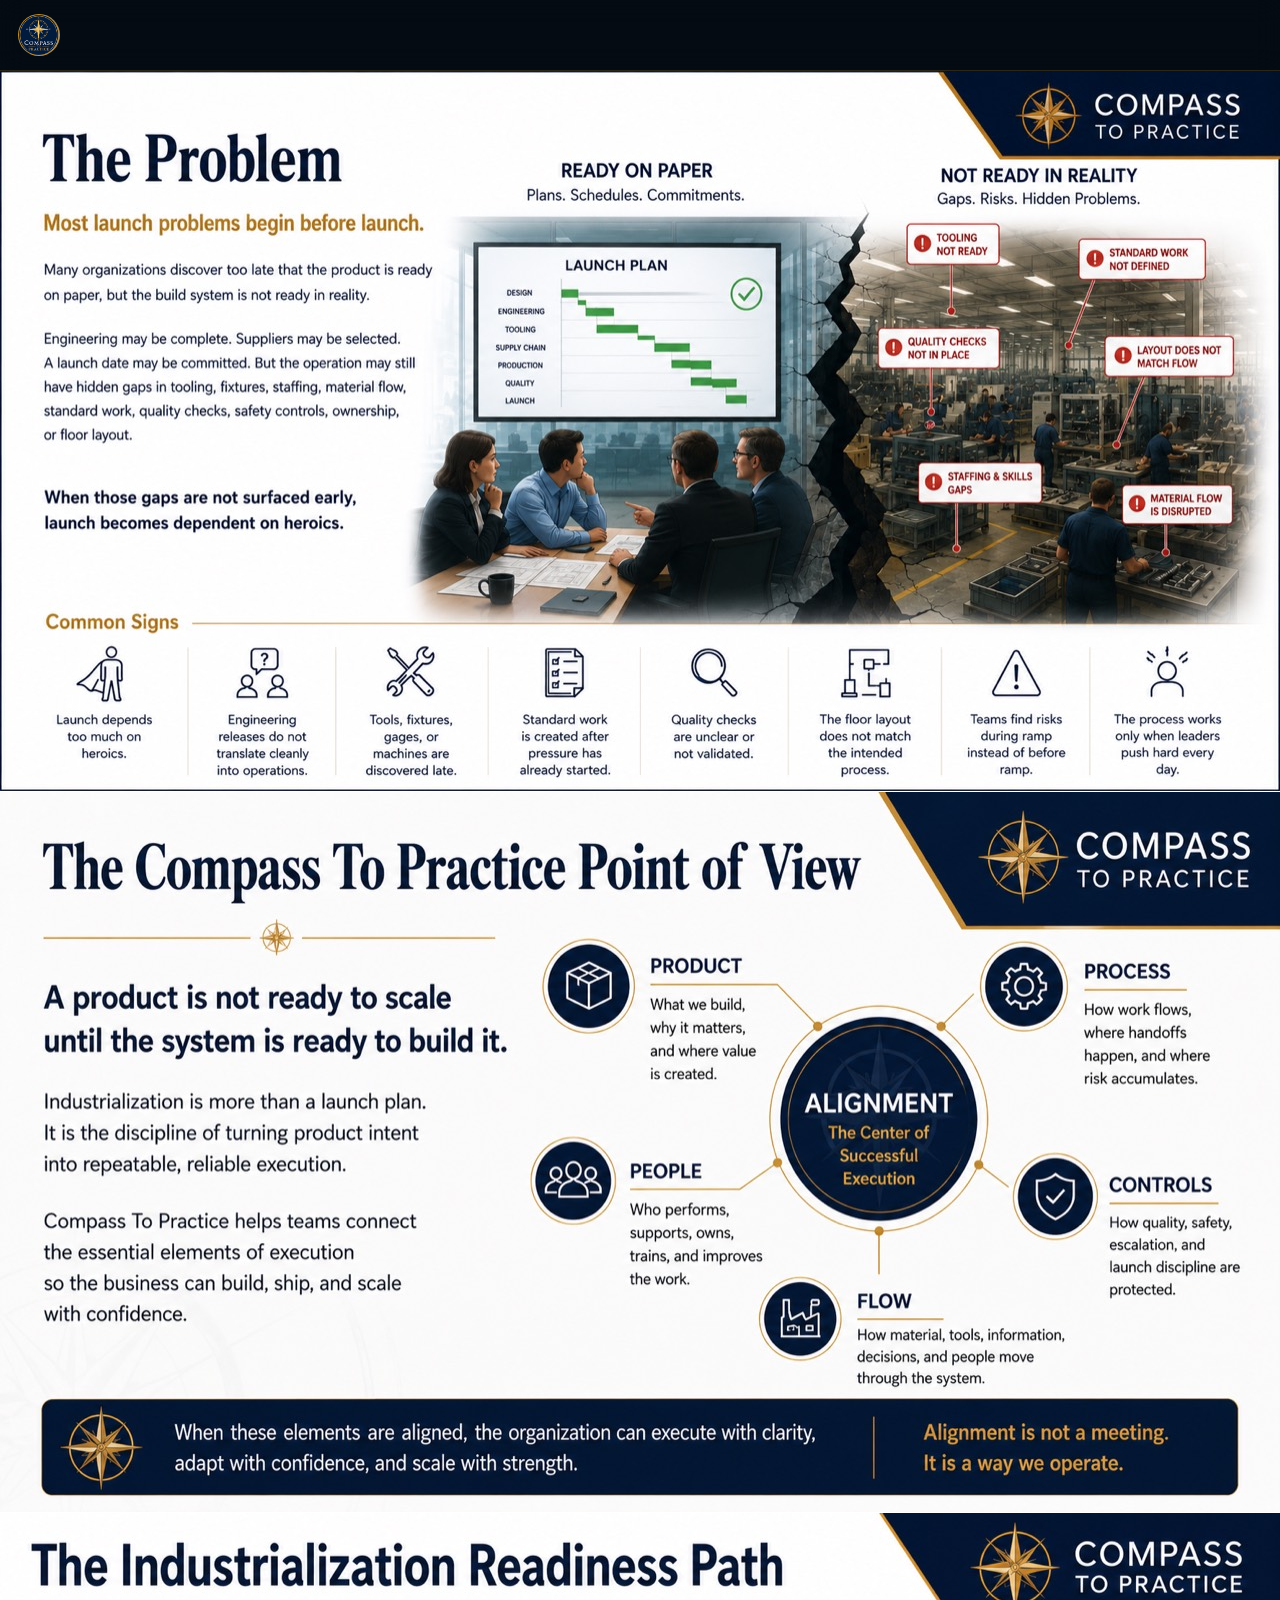
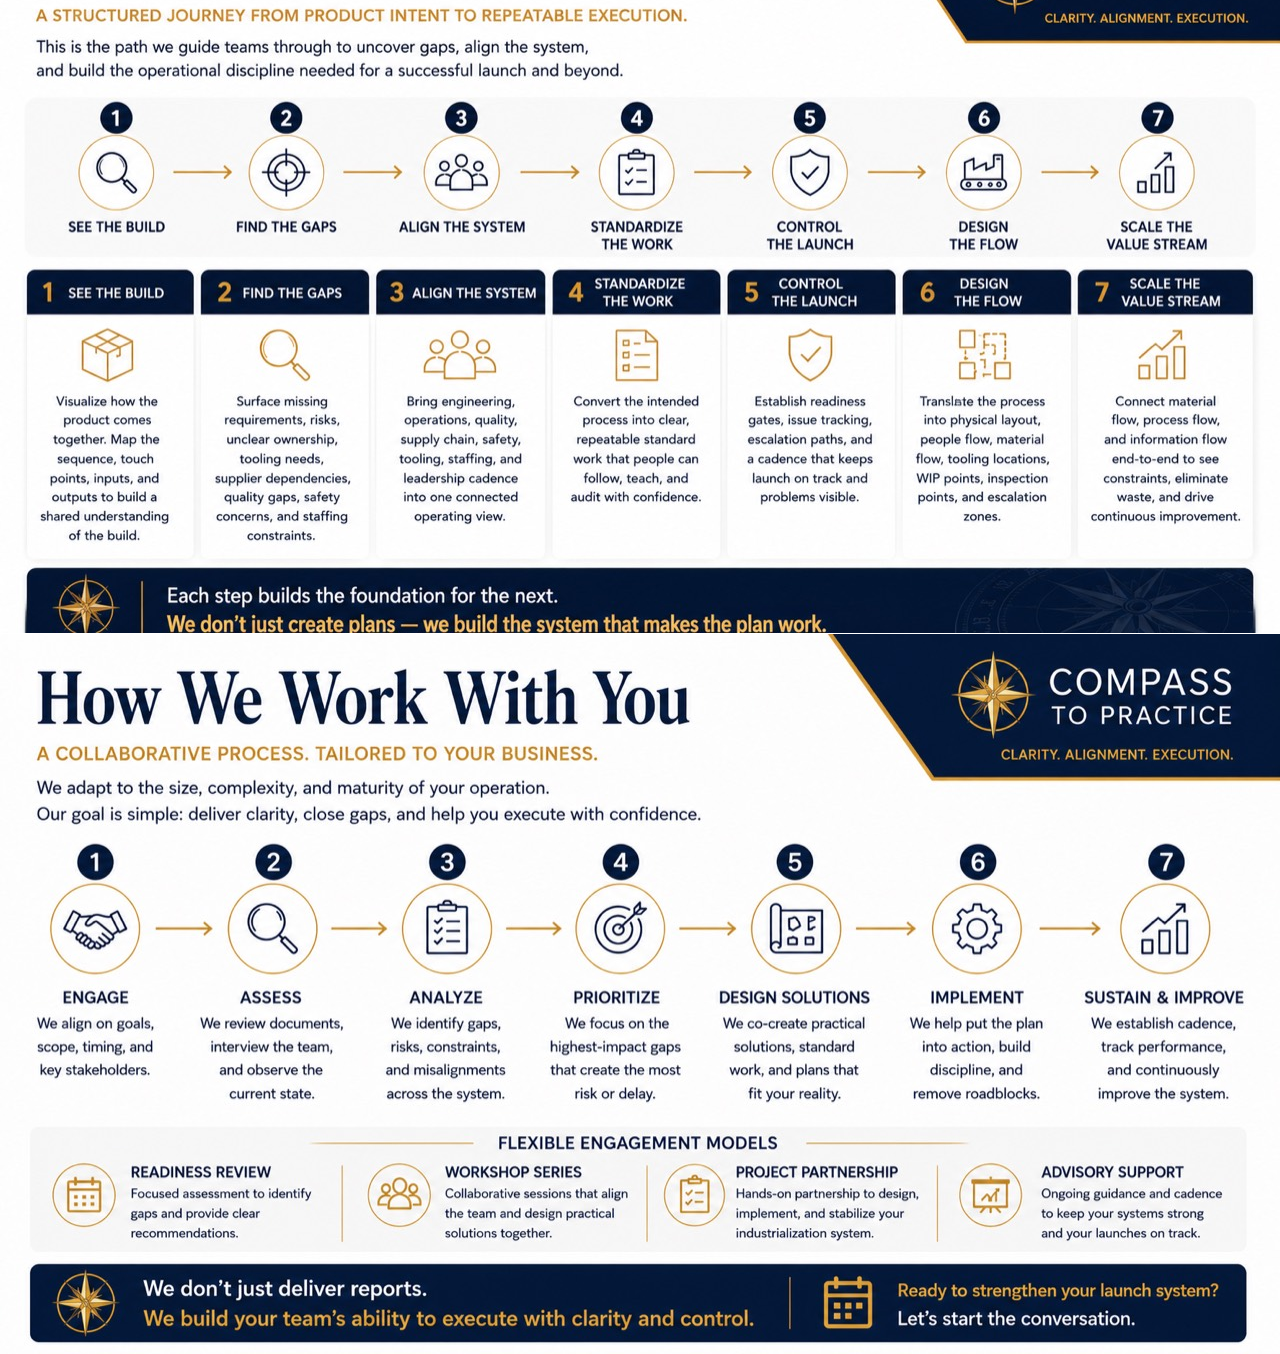
==== commit 65407c3f: "Switch industrialization page to image story" ====
--- a/industrialization.html
+++ b/industrialization.html
@@ -3,170 +3,96 @@
   <head>
     <meta charset="utf-8" />
     <meta name="viewport" content="width=device-width, initial-scale=1" />
-    <title>Compass To Practice | Industrialization</title>
+    <title>Industrialization Readiness | Compass To Practice</title>
     <meta
       name="description"
-      content="Compass To Practice industrialization guidance for turning leadership intent into visible flow, disciplined quality, and repeatable operating practice."
+      content="Compass To Practice helps teams turn product design into repeatable execution by aligning process, people, quality, tooling, layout, and launch control before ramp pressure exposes the gaps."
     />
+    <meta property="og:title" content="Industrialization Readiness | Compass To Practice" />
+    <meta
+      property="og:description"
+      content="Compass To Practice helps teams turn product design into repeatable execution by aligning process, people, quality, tooling, layout, and launch control before ramp pressure exposes the gaps."
+    />
+    <meta property="og:type" content="website" />
     <link rel="stylesheet" href="styles.css" />
-    <link rel="stylesheet" href="models.css" />
     <style>
-      .industrial-hero {
-        background:
-          linear-gradient(90deg, rgba(6, 17, 29, 0.96), rgba(6, 17, 29, 0.74)),
-          url("assets/model-industrial-compass.jpg") center 32% / cover;
+      body {
+        background: #050b13;
       }
 
-      .industrial-hero h1 {
-        max-width: 980px;
+      .visual-header {
+        position: sticky;
+        top: 0;
+        z-index: 10;
+        display: flex;
+        align-items: center;
+        gap: 12px;
+        padding: 14px 18px;
+        background: rgba(5, 11, 19, 0.82);
+        backdrop-filter: blur(14px);
+        border-bottom: 1px solid rgba(240, 178, 63, 0.16);
       }
 
-      .industrial-hero p:not(.eyebrow) {
-        max-width: 780px;
+      .visual-header .brand-mark {
+        width: 42px;
+        height: 42px;
+        flex: 0 0 auto;
+        border-radius: 50%;
       }
 
-      .industrial-note {
-        display: inline-flex;
-        align-items: center;
-        gap: 10px;
-        margin-top: 22px;
-        padding: 10px 14px;
-        color: var(--ink);
-        border: 1px solid rgba(240, 178, 63, 0.35);
-        border-radius: 999px;
-        background: rgba(255, 255, 255, 0.06);
-        font-size: 13px;
-        font-weight: 800;
-        letter-spacing: 0.02em;
+      .story {
+        width: min(1440px, 100%);
+        margin: 0 auto;
+        padding: 0;
       }
 
-      .industrial-link-grid {
-        margin-top: 22px;
+      .story figure {
+        margin: 0;
+        background: #fff;
+      }
+
+      .story img {
+        display: block;
+        width: 100%;
+        height: auto;
+      }
+
+      .story figure + figure {
+        border-top: 1px solid rgba(255, 255, 255, 0.08);
       }
 
       @media (max-width: 860px) {
-        .industrial-hero {
-          background:
-            linear-gradient(180deg, rgba(6, 17, 29, 0.94), rgba(6, 17, 29, 0.78)),
-            url("assets/model-industrial-compass.jpg") center 25% / cover;
+        .visual-header {
+          padding: 12px 14px;
+        }
+
+        .visual-header .brand-mark {
+          width: 38px;
+          height: 38px;
         }
       }
     </style>
   </head>
   <body>
-    <header class="site-header" aria-label="Primary navigation">
-      <a class="brand" href="index.html" aria-label="Compass To Practice home">
-        <img
-          class="brand-mark"
-          src="assets/compass-badge-logo.jpg"
-          alt=""
-          width="1130"
-          height="1130"
-          aria-hidden="true"
-        />
-        <span>Compass To Practice</span>
+    <header class="visual-header" aria-label="Home link">
+      <a href="index.html" aria-label="Compass To Practice home">
+        <img class="brand-mark" src="assets/compass-badge-logo.jpg" alt="Compass To Practice" width="1130" height="1130" />
       </a>
-      <nav class="nav-links" aria-label="Site sections">
-        <a href="index.html#approach">Approach</a>
-        <a href="models.html">Models</a>
-        <a href="industrialization.html" aria-current="page">Industrialization</a>
-        <a href="index.html#books">Books</a>
-        <a href="index.html#author">Author</a>
-        <a href="index.html#contact">Contact</a>
-      </nav>
     </header>
 
-    <main>
-      <section class="models-hero industrial-hero">
-        <p class="eyebrow">Industrial readiness</p>
-        <h1>From leadership intent to a stable operating system.</h1>
-        <p>
-          Industrialization at Compass To Practice is the discipline of turning
-          ideas into repeatable execution. It connects truth, flow, quality,
-          cadence, and ownership so leaders can see problems early and improve
-          the system before pressure turns into failure.
-        </p>
-        <div class="industrial-note">
-          Built from the same leadership models that drive the Compass To Practice system.
-        </div>
-        <div class="industrial-link-grid industrial-links" aria-label="Industrialization related models">
-          <a href="models.html#transformational-business">Core idea</a>
-          <a href="models.html#truth-to-stewardship">Accountability</a>
-          <a href="models.html#integrated-improvement">Improvement path</a>
-        </div>
-      </section>
-
-      <section class="model-feature">
-        <article>
-          <img src="assets/model-constraint-flow-diagnostic.jpg" alt="Constraint to Flow Diagnostic model" />
-          <div>
-            <p class="eyebrow">Why it matters</p>
-            <h2>Industrial work needs truth that moves early.</h2>
-            <p>
-              The goal is not more reporting. The goal is better signal. When
-              constraints, defects, and delays become visible sooner, leaders
-              can align people, process, and standards before the work drifts.
-            </p>
-            <p>
-              Industrialization makes escalation practical, coaching consistent,
-              and improvement measurable. It creates a rhythm where quality and
-              flow are designed into the operating model instead of left to
-              chance.
-            </p>
-          </div>
-        </article>
-
-        <article>
-          <img src="assets/model-gemba-walk-guide.jpg" alt="Gemba Walk Guide model" />
-          <div>
-            <p class="eyebrow">Leader behavior</p>
-            <h2>Go to the work. Ask better questions. Protect the signal.</h2>
-            <p>
-              Industrialization depends on what leaders notice and what they do
-              when they notice it. Gemba-style observation, clear standards,
-              and fast follow-up keep the operating system honest.
-            </p>
-            <p>
-              The result is a place where people escalate earlier, teams coach
-              to standard, and the organization learns from real conditions
-              instead of polished summaries.
-            </p>
-          </div>
-        </article>
-      </section>
-
-      <section class="model-grid" aria-label="Industrialization pillars">
-        <article class="model-card">
-          <img src="assets/model-integrated-improvement-path.jpg" alt="Integrated Improvement Path" />
-          <h2>Flow before friction</h2>
-          <p>Design work so constraints surface where they can be handled, not after they have multiplied.</p>
-        </article>
-        <article class="model-card">
-          <img src="assets/model-3p-alignment-map.jpg" alt="3P Alignment Map" />
-          <h2>Product, process, people</h2>
-          <p>Keep the promised value, the way work moves, and the people doing it aligned.</p>
-        </article>
-        <article class="model-card">
-          <img src="assets/model-industrial-compass.jpg" alt="Industrial Compass" />
-          <h2>Leadership behavior</h2>
-          <p>Humility, clarity, courage, and empathy keep truth moving through the system.</p>
-        </article>
-        <article class="model-card wide">
-          <img src="assets/model-norevia-system.jpg" alt="The Norevia System" />
-          <h2>Cadence and escalation</h2>
-          <p>Regular routines make it safe to raise issues and clear to own the next action.</p>
-        </article>
-        <article class="model-card wide">
-          <img src="assets/model-truth-to-stewardship-leader.jpg" alt="Truth to Stewardship Ladder" />
-          <h2>Stewardship over blame</h2>
-          <p>Accountability should move work forward, not make truth expensive.</p>
-        </article>
-        <article class="model-card wide">
-          <img src="assets/model-two-cultures.jpg" alt="Two Cultures Model" />
-          <h2>AI that strengthens judgment</h2>
-          <p>Use technology to amplify visibility and support judgment, not to hide weak decisions.</p>
-        </article>
-      </section>
+    <main class="story" aria-label="Industrialization visual story">
+      <figure>
+        <img src="assets/industrial-problem.jpg" alt="Industrialization readiness problem visual" />
+      </figure>
+      <figure>
+        <img src="assets/industrial-point-of-view.jpg" alt="Compass To Practice industrialization point of view visual" />
+      </figure>
+      <figure>
+        <img src="assets/industrial-readiness-path.jpg" alt="Compass To Practice industrialization readiness path visual" />
+      </figure>
+      <figure>
+        <img src="assets/industrial-work-with-you.jpg" alt="How Compass To Practice works with you visual" />
+      </figure>
     </main>
   </body>
 </html>
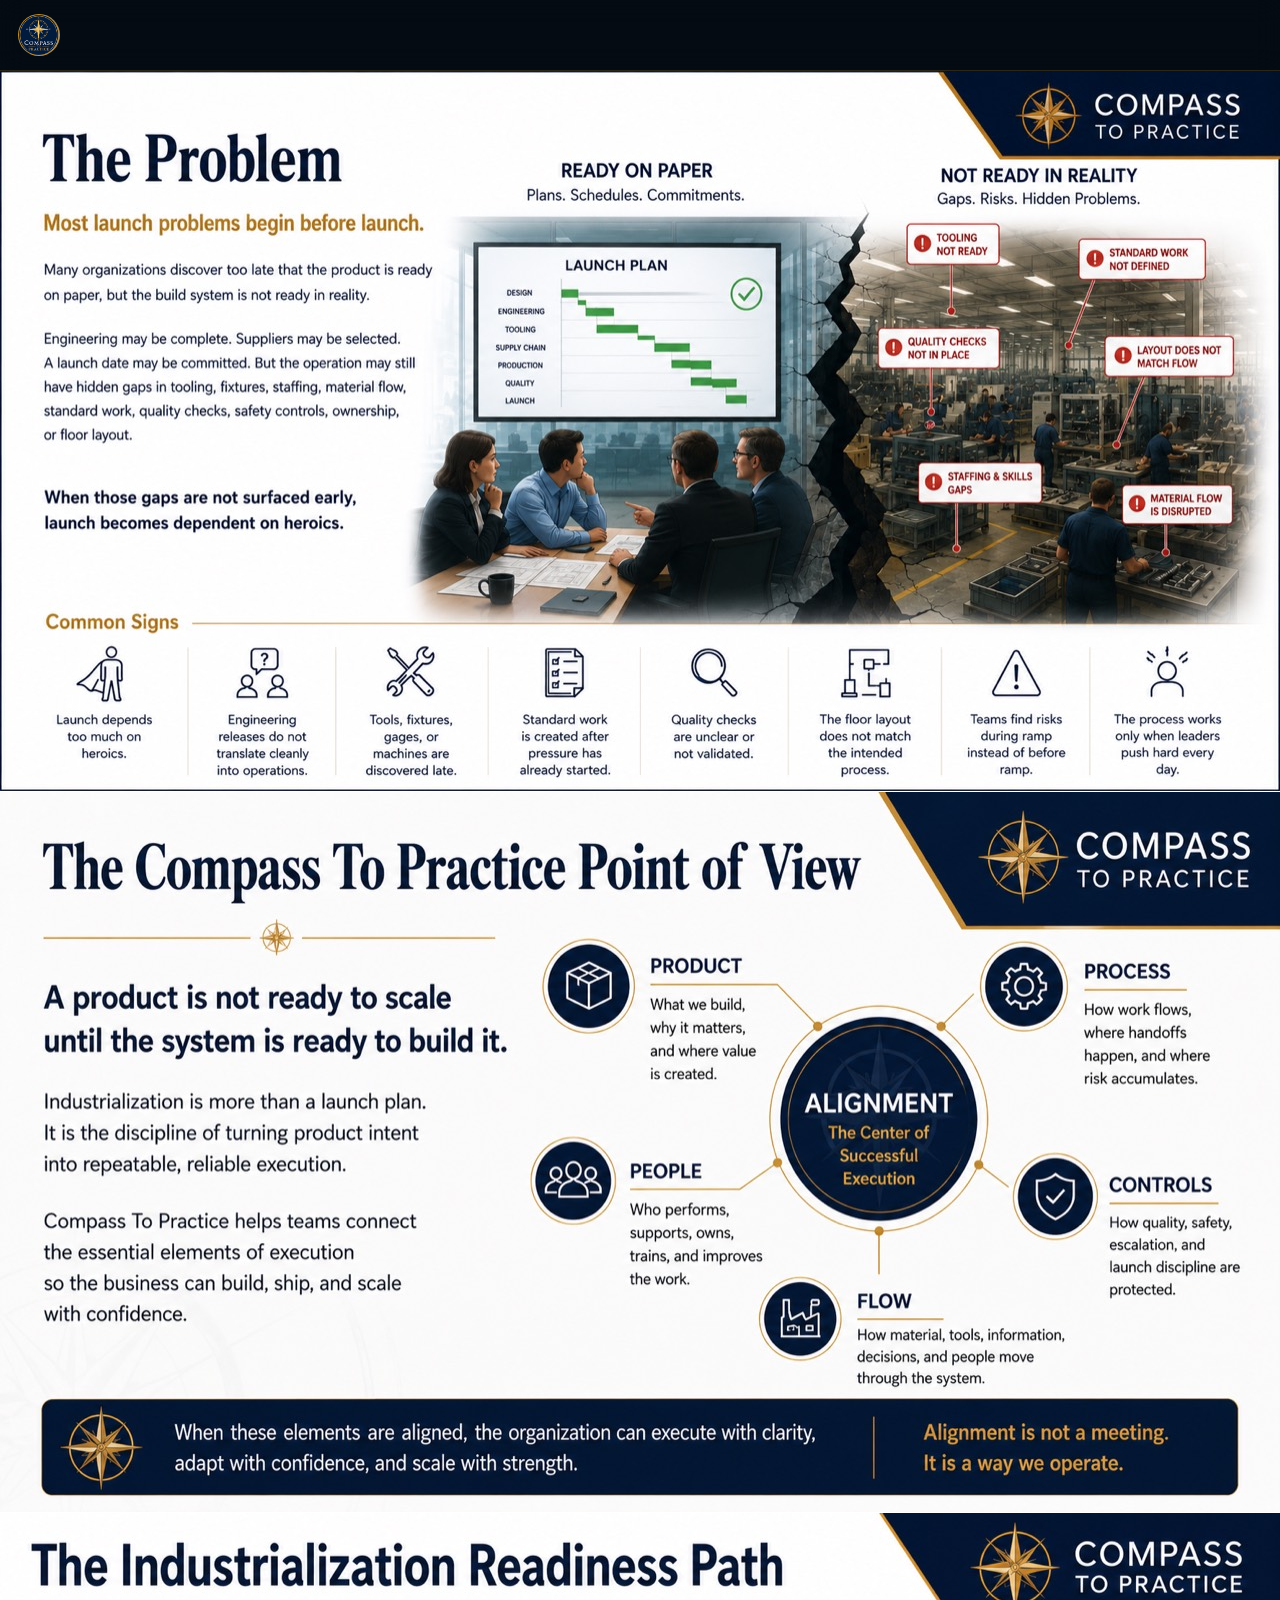
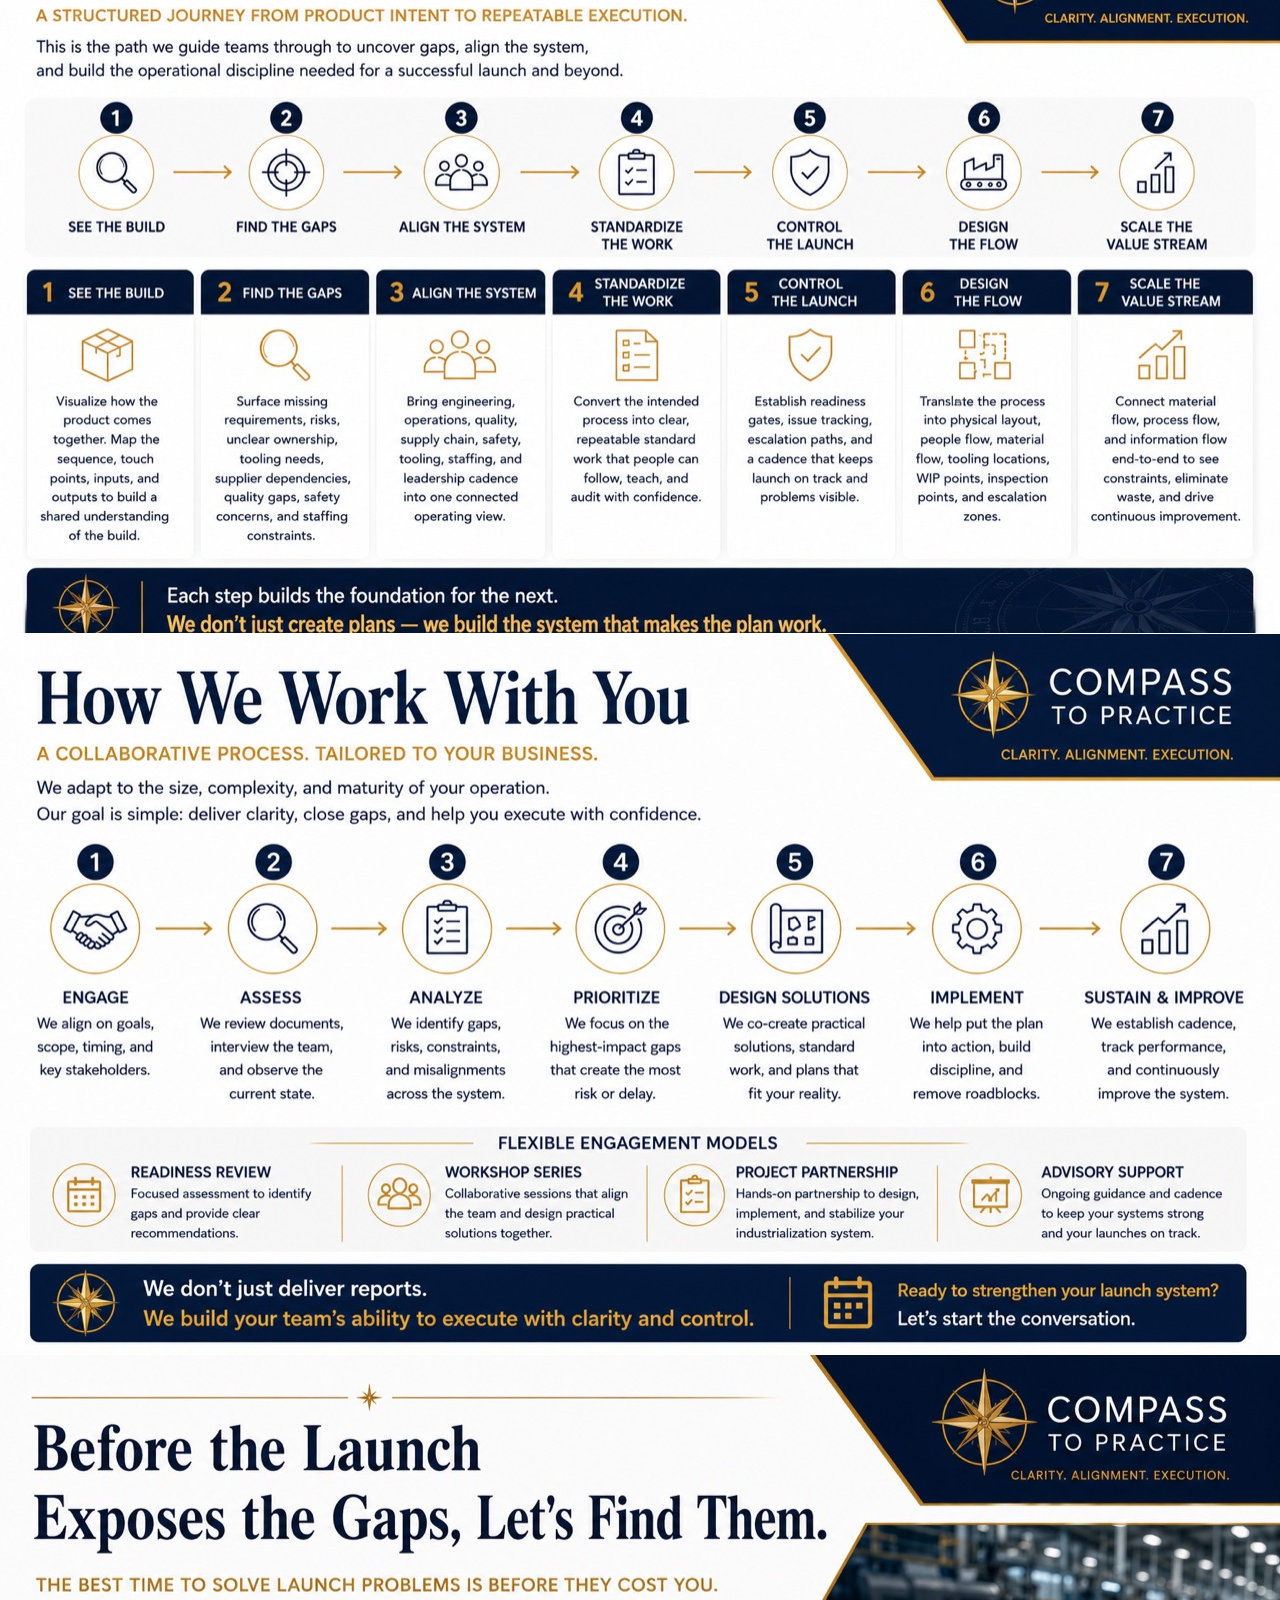
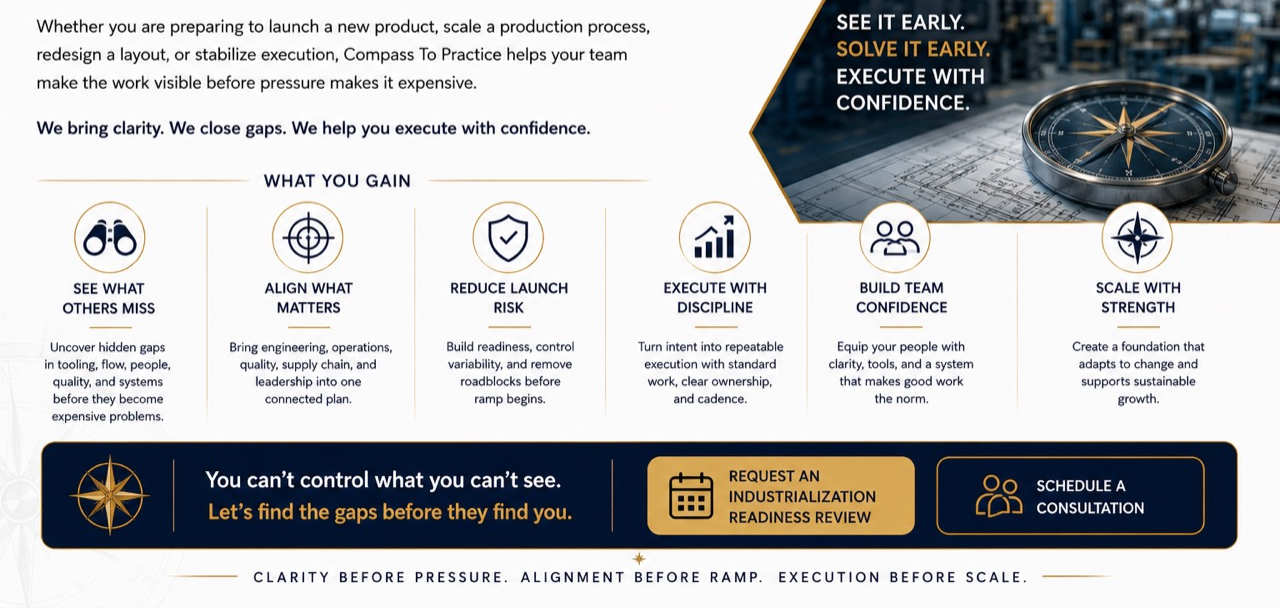
==== commit a834cf98: "Add industrialization closing image" ====
--- a/industrialization.html
+++ b/industrialization.html
@@ -93,6 +93,9 @@
       <figure>
         <img src="assets/industrial-work-with-you.jpg" alt="How Compass To Practice works with you visual" />
       </figure>
+      <figure>
+        <img src="assets/industrial-close.jpg" alt="Industrialization closing visual" />
+      </figure>
     </main>
   </body>
 </html>
